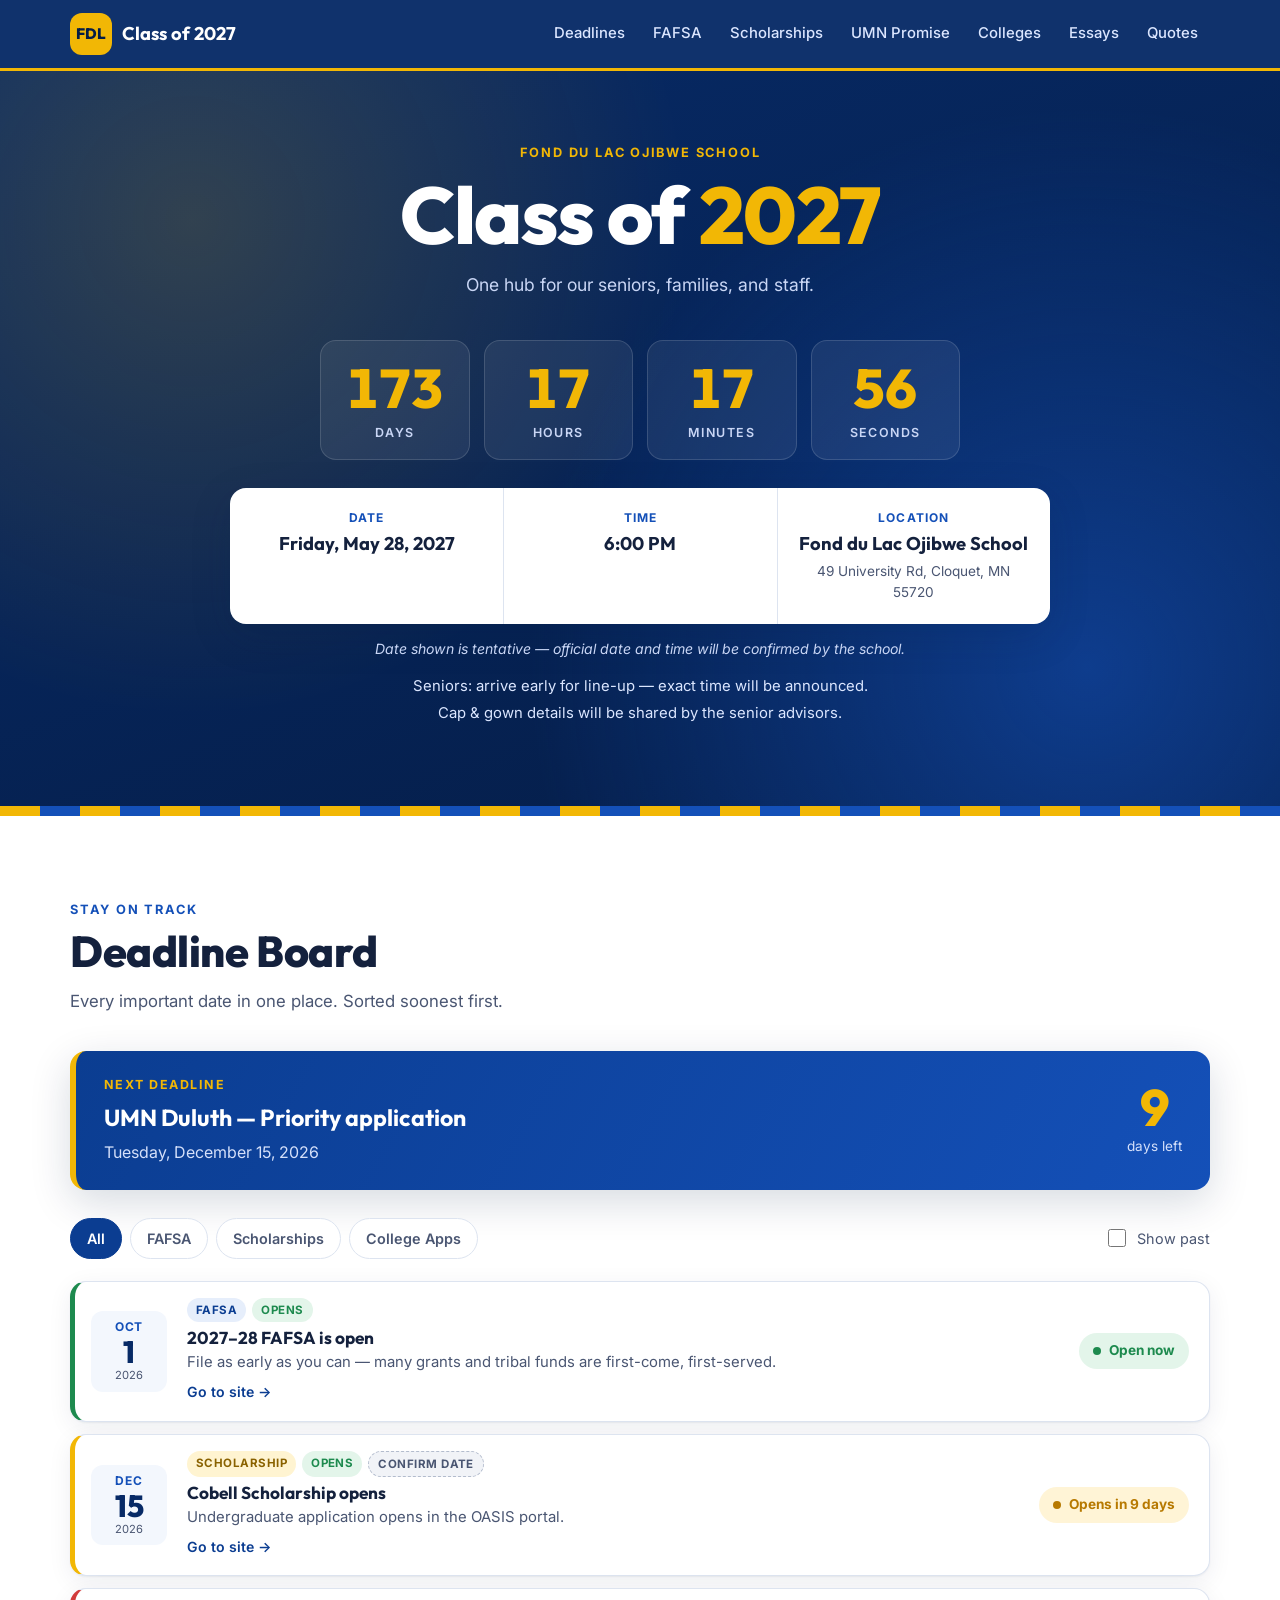
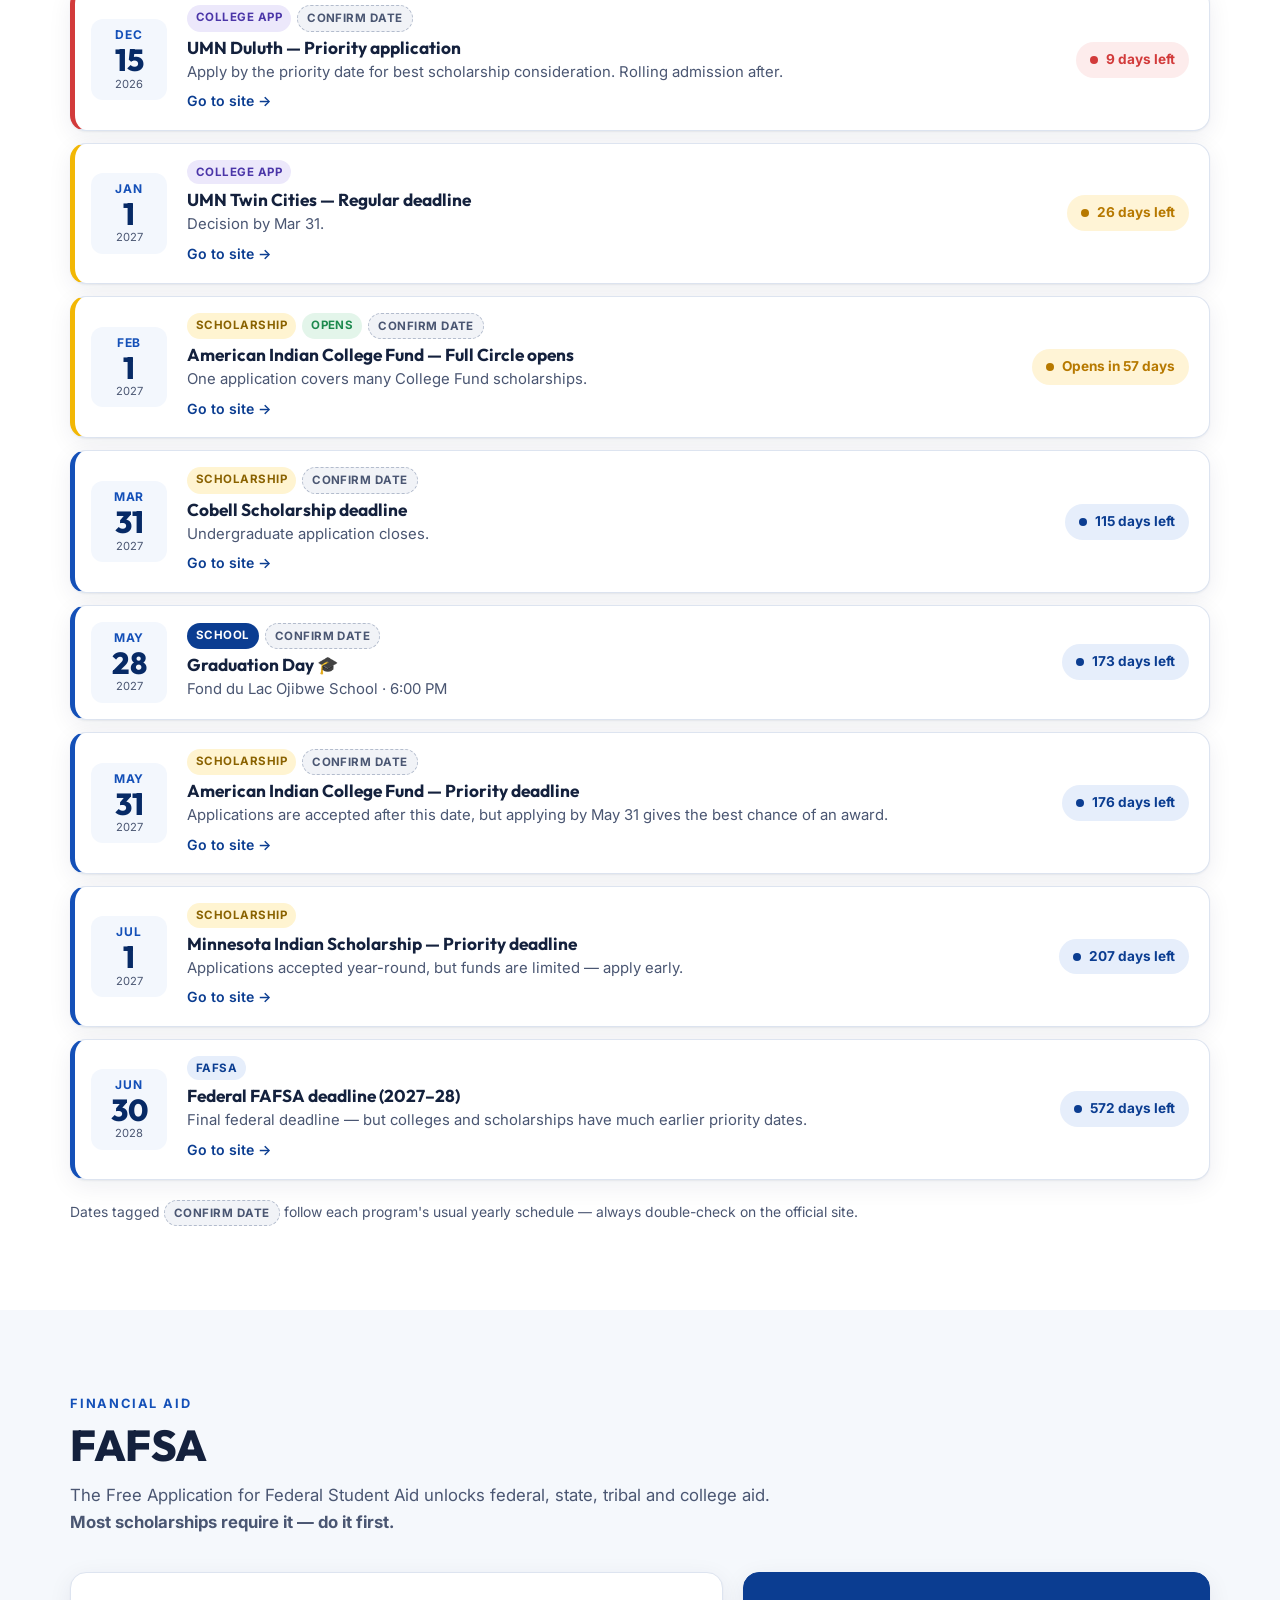
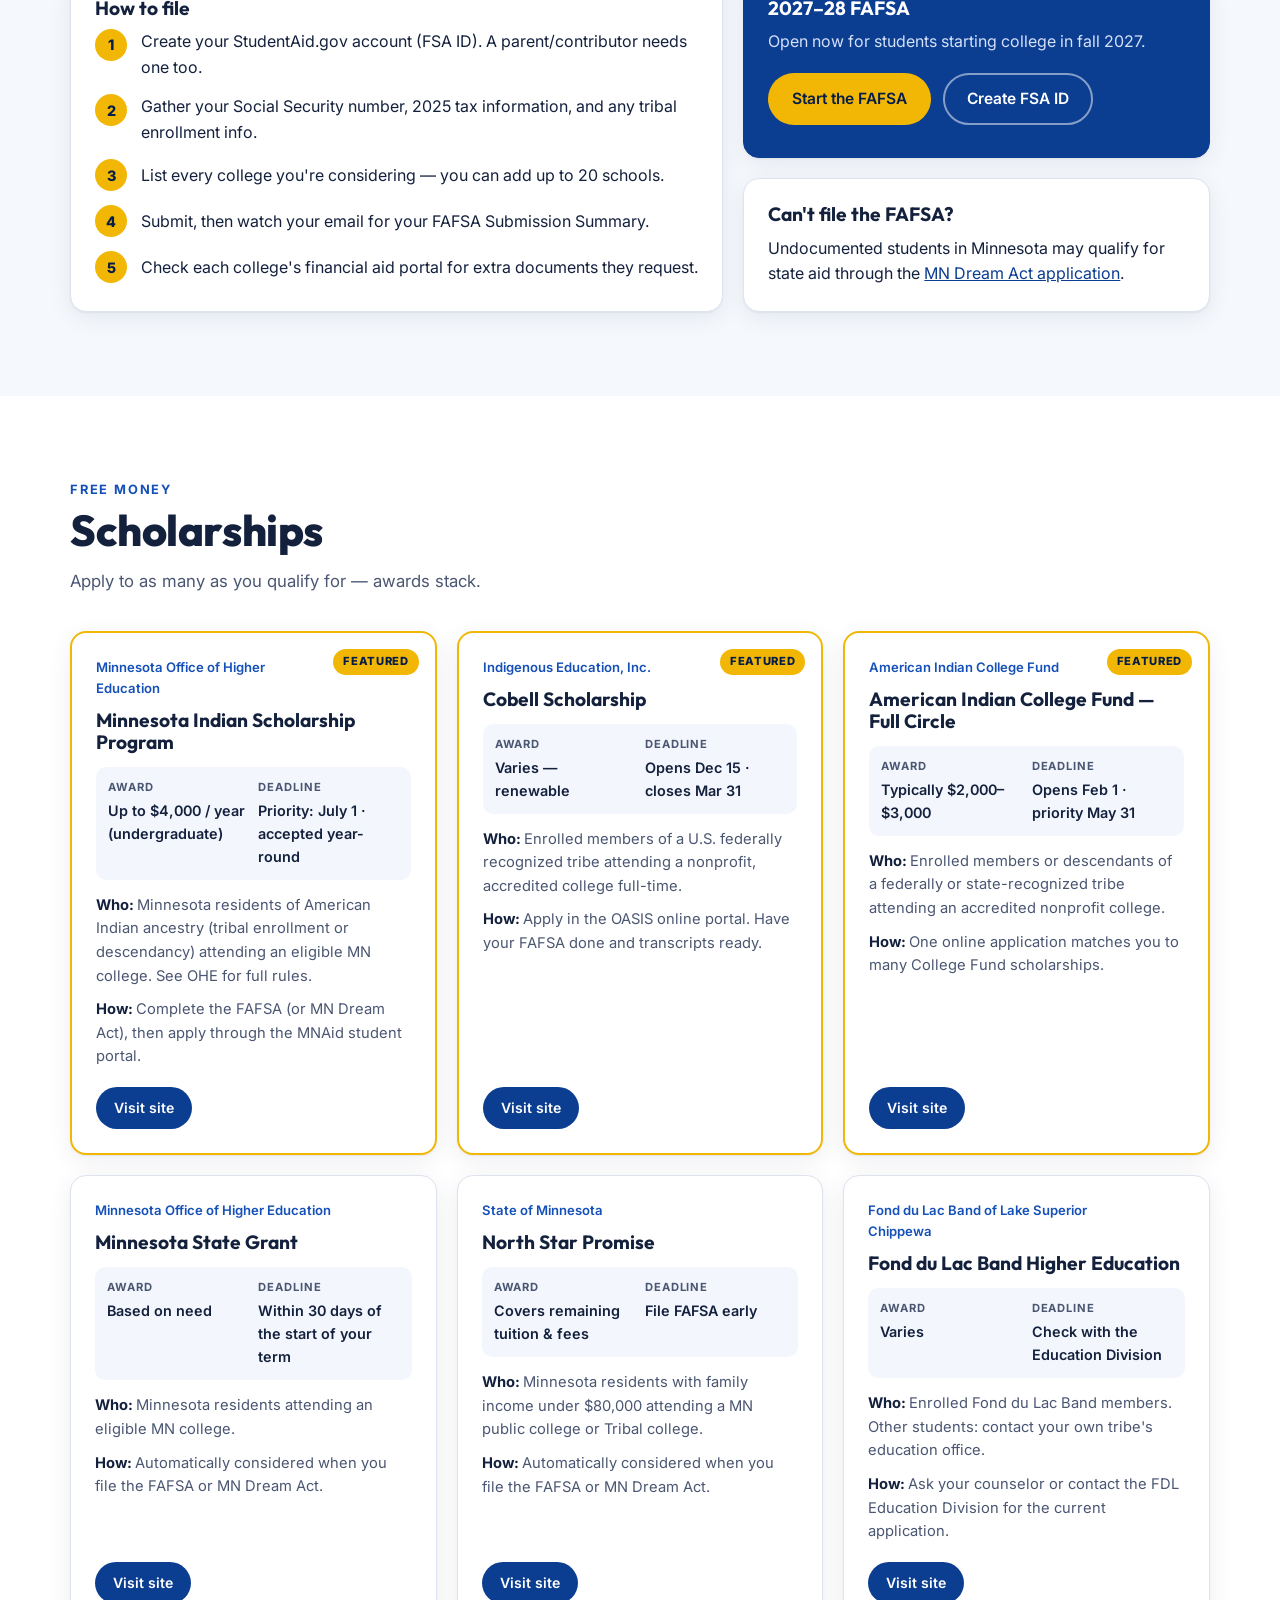
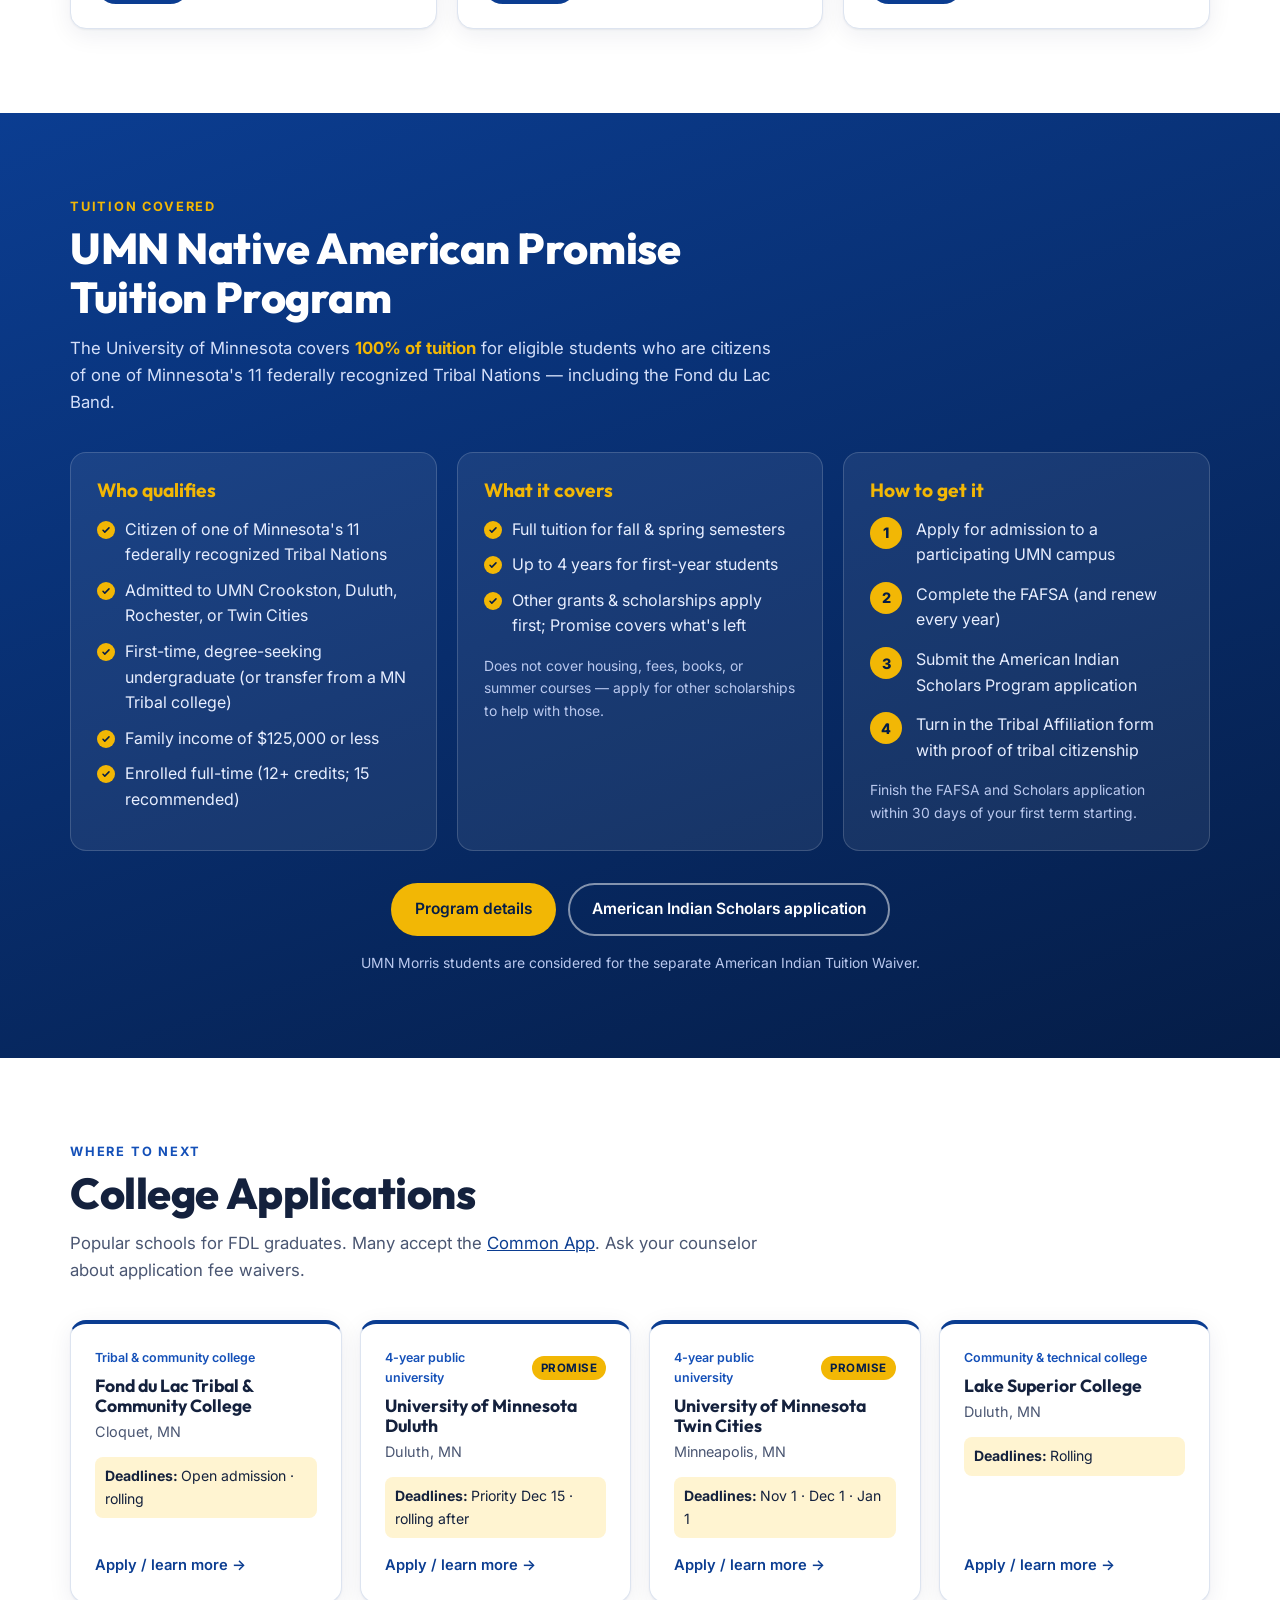
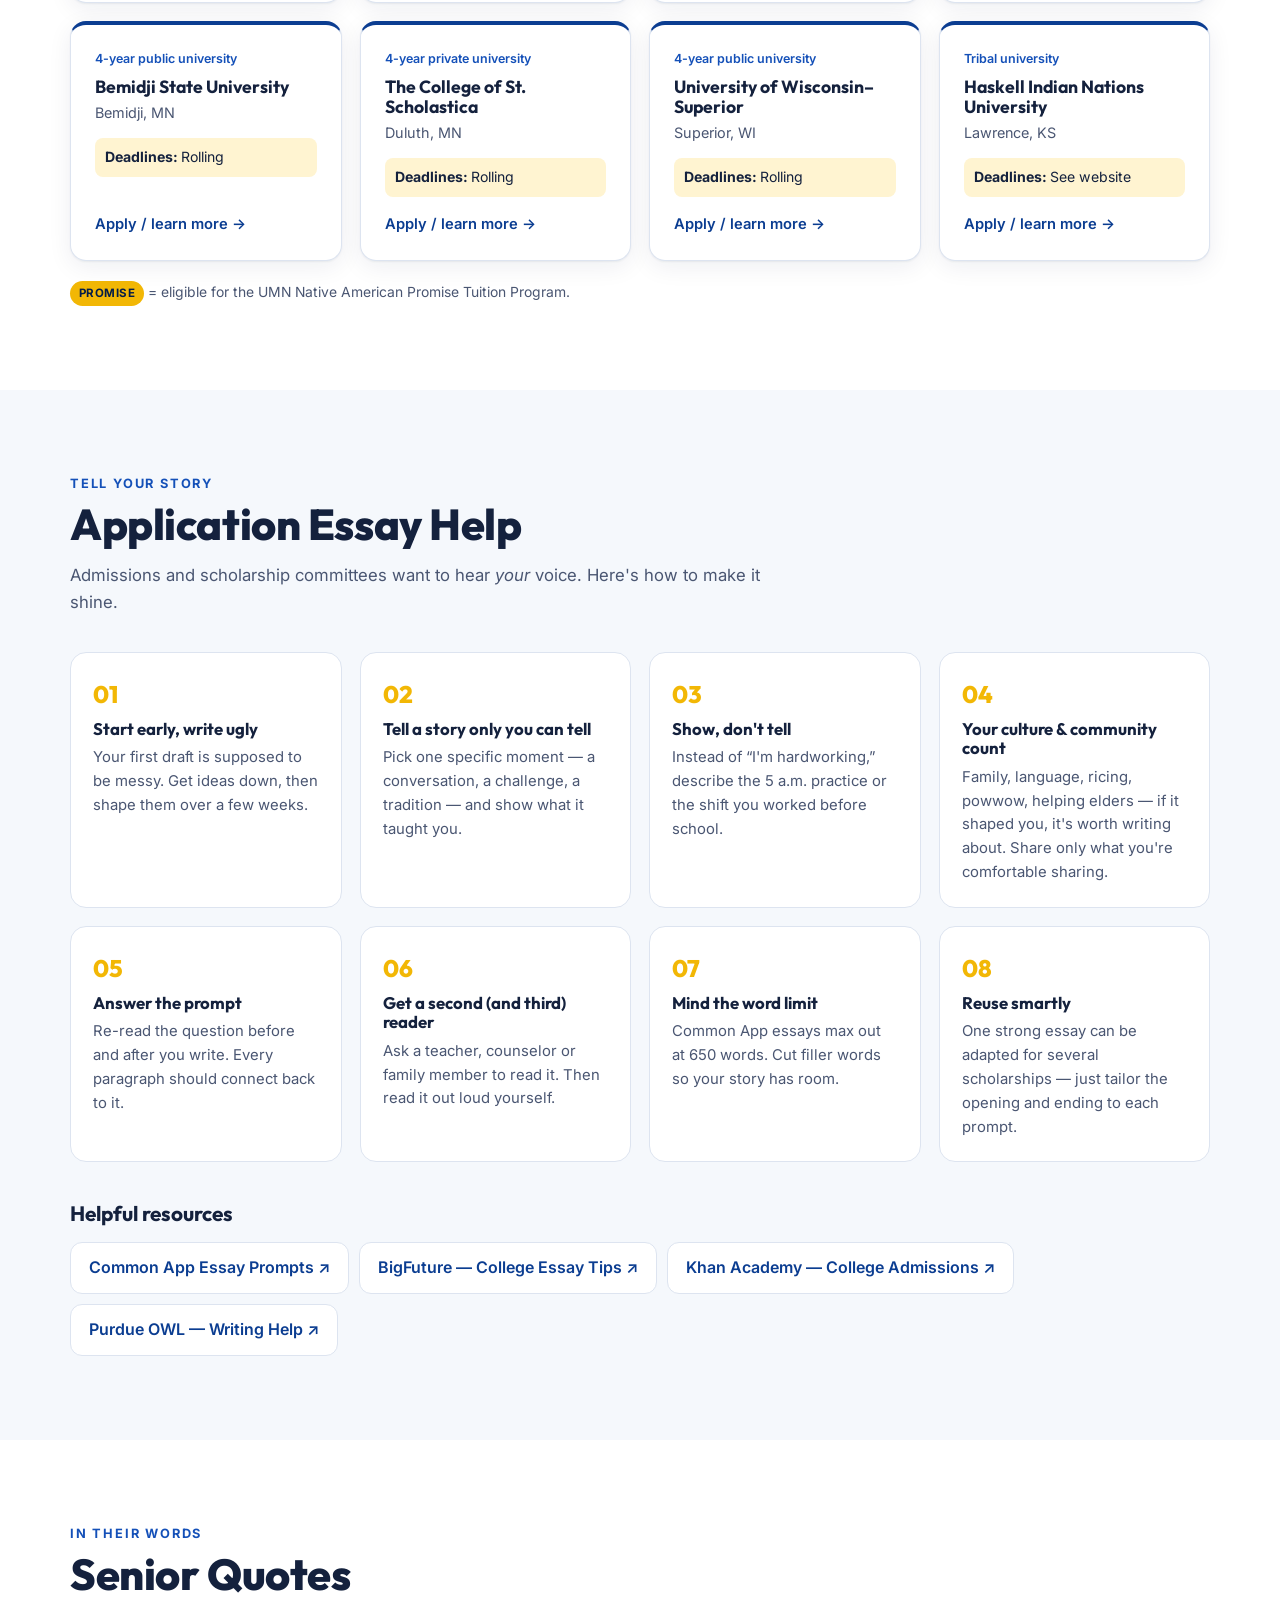
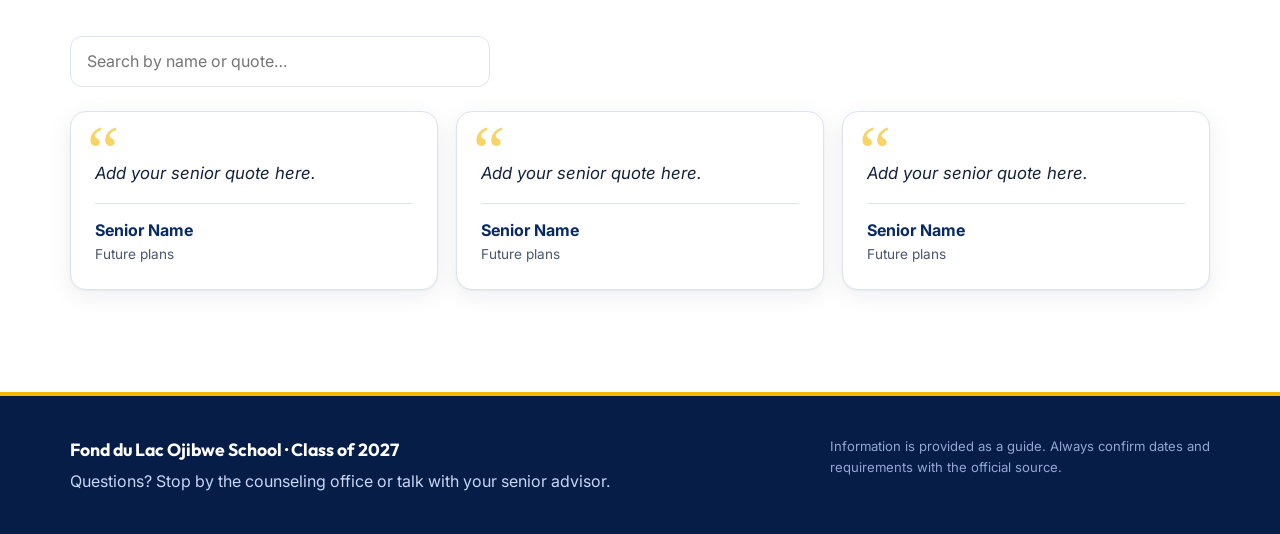
==== index.html @ cc8b04d3 "Build Class of 2027 senior hub website Static site with graduation countdown, deadline board, FAFSA " ====
<!doctype html>
<html lang="en">
<head>
  <meta charset="utf-8">
  <meta name="viewport" content="width=device-width, initial-scale=1">
  <title>FDL Class of 2027</title>
  <meta name="description" content="The all-in-one hub for Fond du Lac Ojibwe School seniors, families, and staff: graduation countdown, deadlines, FAFSA, scholarships, college applications, and senior quotes.">
  <meta name="theme-color" content="#0b3d91">
  <link rel="icon" href="data:image/svg+xml,%3Csvg xmlns='http://www.w3.org/2000/svg' viewBox='0 0 64 64'%3E%3Crect width='64' height='64' rx='14' fill='%230b3d91'/%3E%3Cpath d='M32 14 6 26l26 12 26-12z' fill='%23f2b705'/%3E%3Cpath d='M16 31v10c0 4 7 8 16 8s16-4 16-8V31l-16 7z' fill='%23f2b705'/%3E%3C/svg%3E">
  <link rel="preconnect" href="https://fonts.googleapis.com">
  <link rel="preconnect" href="https://fonts.gstatic.com" crossorigin>
  <link href="https://fonts.googleapis.com/css2?family=Inter:wght@400;500;600;700&family=Outfit:wght@600;700;800&display=swap" rel="stylesheet">
  <link rel="stylesheet" href="css/styles.css">
</head>
<body>
  <a class="skip-link" href="#main">Skip to content</a>

  <header class="site-header">
    <div class="container header-inner">
      <a class="brand" href="#top">
        <span class="brand-mark" aria-hidden="true">FDL</span>
        <span class="brand-text">Class of <span data-class-year>2027</span></span>
      </a>
      <button class="nav-toggle" aria-expanded="false" aria-controls="site-nav">
        <span class="sr-only">Menu</span>
        <span class="bar"></span><span class="bar"></span><span class="bar"></span>
      </button>
      <nav id="site-nav" class="site-nav" aria-label="Main">
        <a href="#deadlines">Deadlines</a>
        <a href="#fafsa">FAFSA</a>
        <a href="#scholarships">Scholarships</a>
        <a href="#promise">UMN Promise</a>
        <a href="#colleges">Colleges</a>
        <a href="#essays">Essays</a>
        <a href="#quotes">Quotes</a>
      </nav>
    </div>
  </header>

  <main id="main">
    <!-- HERO / COUNTDOWN -->
    <section class="hero" id="top">
      <div class="container hero-inner">
        <p class="eyebrow" data-school-name>Fond du Lac Ojibwe School</p>
        <h1>Class of <span class="gold" data-class-year>2027</span></h1>
        <p class="hero-sub" data-tagline>One hub for our seniors, families, and staff.</p>

        <div class="countdown" role="timer" aria-live="off" aria-label="Countdown to graduation">
          <div class="cd-unit"><span class="cd-num" data-cd="days">--</span><span class="cd-label">Days</span></div>
          <div class="cd-unit"><span class="cd-num" data-cd="hours">--</span><span class="cd-label">Hours</span></div>
          <div class="cd-unit"><span class="cd-num" data-cd="minutes">--</span><span class="cd-label">Minutes</span></div>
          <div class="cd-unit"><span class="cd-num" data-cd="seconds">--</span><span class="cd-label">Seconds</span></div>
        </div>
        <p class="cd-done" hidden>Congratulations, graduates! 🎓</p>

        <div class="grad-card">
          <div class="grad-item">
            <span class="grad-label">Date</span>
            <span class="grad-value" data-grad-date>—</span>
          </div>
          <div class="grad-item">
            <span class="grad-label">Time</span>
            <span class="grad-value" data-grad-time>—</span>
          </div>
          <div class="grad-item">
            <span class="grad-label">Location</span>
            <span class="grad-value" data-grad-location>—</span>
            <span class="grad-sub" data-grad-address></span>
          </div>
        </div>
        <p class="grad-verify" data-grad-verify hidden>Date shown is tentative — official date and time will be confirmed by the school.</p>
        <ul class="grad-notes" data-grad-notes></ul>
      </div>
      <div class="hero-stripe" aria-hidden="true"></div>
    </section>

    <!-- DEADLINES -->
    <section class="section" id="deadlines">
      <div class="container">
        <div class="section-head">
          <p class="eyebrow">Stay on track</p>
          <h2>Deadline Board</h2>
          <p class="section-sub">Every important date in one place. Sorted soonest first.</p>
        </div>

        <div class="next-up" data-next-up></div>

        <div class="filter-bar" role="group" aria-label="Filter deadlines">
          <button class="chip is-active" data-filter="all" aria-pressed="true">All</button>
          <button class="chip" data-filter="fafsa" aria-pressed="false">FAFSA</button>
          <button class="chip" data-filter="scholarship" aria-pressed="false">Scholarships</button>
          <button class="chip" data-filter="college" aria-pressed="false">College Apps</button>
          <label class="toggle">
            <input type="checkbox" data-show-past>
            <span>Show past</span>
          </label>
        </div>

        <ol class="deadline-list" data-deadline-list></ol>
        <p class="empty" data-deadline-empty hidden>No deadlines match this filter.</p>
        <p class="fine-print">Dates tagged <span class="tag tag-verify">Confirm date</span> follow each program's usual yearly schedule — always double-check on the official site.</p>
      </div>
    </section>

    <!-- FAFSA -->
    <section class="section section-alt" id="fafsa">
      <div class="container">
        <div class="section-head">
          <p class="eyebrow">Financial aid</p>
          <h2>FAFSA</h2>
          <p class="section-sub">The Free Application for Federal Student Aid unlocks federal, state, tribal and college aid. <strong>Most scholarships require it — do it first.</strong></p>
        </div>

        <div class="fafsa-grid">
          <div class="card fafsa-steps">
            <h3>How to file</h3>
            <ol class="steps" data-fafsa-steps></ol>
          </div>
          <div class="fafsa-side">
            <div class="card card-blue">
              <h3>2027–28 FAFSA</h3>
              <p>Open now for students starting college in fall 2027.</p>
              <a class="btn btn-gold" data-fafsa-apply target="_blank" rel="noopener">Start the FAFSA</a>
              <a class="btn btn-ghost-light" data-fafsa-fsaid target="_blank" rel="noopener">Create FSA ID</a>
            </div>
            <div class="card">
              <h3>Can't file the FAFSA?</h3>
              <p>Undocumented students in Minnesota may qualify for state aid through the <a data-fafsa-dream target="_blank" rel="noopener">MN Dream Act application</a>.</p>
            </div>
          </div>
        </div>
      </div>
    </section>

    <!-- SCHOLARSHIPS -->
    <section class="section" id="scholarships">
      <div class="container">
        <div class="section-head">
          <p class="eyebrow">Free money</p>
          <h2>Scholarships</h2>
          <p class="section-sub">Apply to as many as you qualify for — awards stack.</p>
        </div>
        <div class="scholarship-grid" data-scholarships></div>
      </div>
    </section>

    <!-- UMN PROMISE -->
    <section class="section section-blue" id="promise">
      <div class="container">
        <div class="section-head light">
          <p class="eyebrow">Tuition covered</p>
          <h2>UMN Native American Promise Tuition Program</h2>
          <p class="section-sub">The University of Minnesota covers <strong>100% of tuition</strong> for eligible students who are citizens of one of Minnesota's 11 federally recognized Tribal Nations — including the Fond du Lac Band.</p>
        </div>

        <div class="promise-grid">
          <div class="promise-card">
            <h3>Who qualifies</h3>
            <ul class="check-list">
              <li>Citizen of one of Minnesota's 11 federally recognized Tribal Nations</li>
              <li>Admitted to UMN Crookston, Duluth, Rochester, or Twin Cities</li>
              <li>First-time, degree-seeking undergraduate (or transfer from a MN Tribal college)</li>
              <li>Family income of $125,000 or less</li>
              <li>Enrolled full-time (12+ credits; 15 recommended)</li>
            </ul>
          </div>
          <div class="promise-card">
            <h3>What it covers</h3>
            <ul class="check-list">
              <li>Full tuition for fall &amp; spring semesters</li>
              <li>Up to 4 years for first-year students</li>
              <li>Other grants &amp; scholarships apply first; Promise covers what's left</li>
            </ul>
            <p class="promise-note">Does not cover housing, fees, books, or summer courses — apply for other scholarships to help with those.</p>
          </div>
          <div class="promise-card">
            <h3>How to get it</h3>
            <ol class="steps steps-light">
              <li>Apply for admission to a participating UMN campus</li>
              <li>Complete the FAFSA (and renew every year)</li>
              <li>Submit the American Indian Scholars Program application</li>
              <li>Turn in the Tribal Affiliation form with proof of tribal citizenship</li>
            </ol>
            <p class="promise-note">Finish the FAFSA and Scholars application within 30 days of your first term starting.</p>
          </div>
        </div>
        <div class="promise-actions">
          <a class="btn btn-gold" href="https://www.umn.edu/native-american-promise-tuition-program" target="_blank" rel="noopener">Program details</a>
          <a class="btn btn-ghost-light" href="https://z.umn.edu/AmericanIndianScholars" target="_blank" rel="noopener">American Indian Scholars application</a>
        </div>
        <p class="promise-note center">UMN Morris students are considered for the separate American Indian Tuition Waiver.</p>
      </div>
    </section>

    <!-- COLLEGES -->
    <section class="section" id="colleges">
      <div class="container">
        <div class="section-head">
          <p class="eyebrow">Where to next</p>
          <h2>College Applications</h2>
          <p class="section-sub">Popular schools for FDL graduates. Many accept the <a href="https://www.commonapp.org" target="_blank" rel="noopener">Common App</a>. Ask your counselor about application fee waivers.</p>
        </div>
        <div class="college-grid" data-colleges></div>
        <p class="fine-print"><span class="tag tag-promise">Promise</span> = eligible for the UMN Native American Promise Tuition Program.</p>
      </div>
    </section>

    <!-- ESSAYS -->
    <section class="section section-alt" id="essays">
      <div class="container">
        <div class="section-head">
          <p class="eyebrow">Tell your story</p>
          <h2>Application Essay Help</h2>
          <p class="section-sub">Admissions and scholarship committees want to hear <em>your</em> voice. Here's how to make it shine.</p>
        </div>
        <div class="tips-grid" data-essay-tips></div>
        <h3 class="sub-head">Helpful resources</h3>
        <div class="resource-list" data-essay-resources></div>
      </div>
    </section>

    <!-- QUOTES -->
    <section class="section" id="quotes">
      <div class="container">
        <div class="section-head">
          <p class="eyebrow">In their words</p>
          <h2>Senior Quotes</h2>
        </div>
        <div class="quote-search">
          <label for="quote-filter" class="sr-only">Search senior quotes</label>
          <input id="quote-filter" type="search" placeholder="Search by name or quote…" data-quote-filter>
        </div>
        <div class="quote-grid" data-quotes></div>
        <p class="empty" data-quotes-empty hidden>No quotes match your search.</p>
      </div>
    </section>
  </main>

  <footer class="site-footer">
    <div class="container footer-inner">
      <div>
        <p class="footer-brand"><span data-school-name>Fond du Lac Ojibwe School</span> · Class of <span data-class-year>2027</span></p>
        <p data-contact-note></p>
      </div>
      <p class="footer-small">Information is provided as a guide. Always confirm dates and requirements with the official source.</p>
    </div>
  </footer>

  <script src="js/data.js"></script>
  <script src="js/main.js"></script>
</body>
</html>
---- css/styles.css ----
/* ============================================================
   FDL Class Hub — Blue (primary) & Gold (secondary)
   ============================================================ */
:root {
  --blue-900: #051d47;
  --blue-800: #072a66;
  --blue-700: #0b3d91;
  --blue-600: #1450b8;
  --blue-100: #e6eefb;
  --blue-50: #f3f7fd;
  --gold-500: #f2b705;
  --gold-400: #ffc928;
  --gold-100: #fff4d1;

  --ink: #14213d;
  --ink-soft: #4a5672;
  --line: #dde4f0;
  --bg: #ffffff;
  --bg-alt: #f5f8fc;

  --red: #d23b3b;
  --red-bg: #fdecec;
  --amber: #b77900;
  --amber-bg: #fff4d6;
  --green: #1d8a4e;
  --green-bg: #e3f5ea;

  --radius: 16px;
  --radius-sm: 10px;
  --shadow: 0 1px 2px rgba(5, 29, 71, 0.06), 0 6px 24px rgba(5, 29, 71, 0.07);
  --shadow-lg: 0 12px 40px rgba(5, 29, 71, 0.16);
  --font: "Inter", system-ui, -apple-system, "Segoe UI", Roboto, sans-serif;
  --font-display: "Outfit", var(--font);
  --header-h: 68px;
}

*, *::before, *::after { box-sizing: border-box; }
html { scroll-behavior: smooth; scroll-padding-top: calc(var(--header-h) + 12px); }
body {
  margin: 0;
  font-family: var(--font);
  color: var(--ink);
  background: var(--bg);
  line-height: 1.6;
  -webkit-font-smoothing: antialiased;
}
img { max-width: 100%; }
a { color: var(--blue-700); }
a:hover { color: var(--blue-600); }
h1, h2, h3 { font-family: var(--font-display); line-height: 1.15; margin: 0; }
p { margin: 0; }
[hidden] { display: none !important; }

.container { width: min(1140px, 100% - 32px); margin-inline: auto; }

.sr-only {
  position: absolute; width: 1px; height: 1px; padding: 0; margin: -1px;
  overflow: hidden; clip: rect(0 0 0 0); white-space: nowrap; border: 0;
}
.skip-link {
  position: absolute; left: 12px; top: -48px; z-index: 100;
  background: var(--gold-500); color: var(--blue-900); padding: 10px 16px;
  border-radius: 8px; font-weight: 600; text-decoration: none;
}
.skip-link:focus { top: 12px; }
:focus-visible { outline: 3px solid var(--gold-500); outline-offset: 2px; border-radius: 4px; }

/* ---------- Header ---------- */
.site-header {
  position: sticky; top: 0; z-index: 50;
  background: rgba(7, 42, 102, 0.96);
  backdrop-filter: saturate(160%) blur(10px);
  border-bottom: 3px solid var(--gold-500);
}
.header-inner { display: flex; align-items: center; justify-content: space-between; height: var(--header-h); }
.brand { display: flex; align-items: center; gap: 10px; color: #fff; text-decoration: none; }
.brand:hover { color: #fff; }
.brand-mark {
  display: grid; place-items: center; width: 42px; height: 42px; border-radius: 12px;
  background: var(--gold-500); color: var(--blue-900);
  font-family: var(--font-display); font-weight: 800; font-size: 0.95rem; letter-spacing: 0.02em;
}
.brand-text { font-family: var(--font-display); font-weight: 700; font-size: 1.15rem; }

.site-nav { display: flex; gap: 4px; }
.site-nav a {
  color: #dbe6ff; text-decoration: none; font-weight: 500; font-size: 0.93rem;
  padding: 8px 12px; border-radius: 8px; transition: background 0.15s, color 0.15s;
}
.site-nav a:hover { background: rgba(255, 255, 255, 0.1); color: #fff; }

.nav-toggle {
  display: none; background: none; border: 0; padding: 10px; cursor: pointer;
  flex-direction: column; gap: 5px;
}
.nav-toggle .bar { display: block; width: 24px; height: 2px; background: #fff; border-radius: 2px; transition: transform 0.2s, opacity 0.2s; }
.nav-toggle[aria-expanded="true"] .bar:nth-child(2) { transform: translateY(7px) rotate(45deg); }
.nav-toggle[aria-expanded="true"] .bar:nth-child(3) { opacity: 0; }
.nav-toggle[aria-expanded="true"] .bar:nth-child(4) { transform: translateY(-7px) rotate(-45deg); }

@media (max-width: 900px) {
  .nav-toggle { display: flex; }
  .site-nav {
    position: absolute; top: calc(var(--header-h) + 3px); left: 0; right: 0;
    flex-direction: column; gap: 0; padding: 8px 16px 16px;
    background: var(--blue-800); box-shadow: var(--shadow-lg);
    display: none;
  }
  .site-nav.is-open { display: flex; }
  .site-nav a { padding: 12px; font-size: 1rem; }
}

/* ---------- Buttons, tags, chips ---------- */
.btn {
  display: inline-flex; align-items: center; justify-content: center; gap: 8px;
  padding: 12px 22px; border-radius: 999px; font-weight: 600; text-decoration: none;
  border: 2px solid transparent; transition: transform 0.15s, box-shadow 0.15s, background 0.15s;
  font-size: 0.97rem;
}
.btn:hover { transform: translateY(-1px); }
.btn-gold { background: var(--gold-500); color: var(--blue-900); }
.btn-gold:hover { background: var(--gold-400); color: var(--blue-900); box-shadow: 0 6px 18px rgba(242, 183, 5, 0.4); }
.btn-blue { background: var(--blue-700); color: #fff; }
.btn-blue:hover { background: var(--blue-600); color: #fff; }
.btn-ghost-light { border-color: rgba(255, 255, 255, 0.5); color: #fff; }
.btn-ghost-light:hover { background: rgba(255, 255, 255, 0.1); color: #fff; }
.btn-sm { padding: 8px 16px; font-size: 0.88rem; }

.tag {
  display: inline-block; font-size: 0.72rem; font-weight: 700; letter-spacing: 0.04em;
  text-transform: uppercase; padding: 3px 9px; border-radius: 999px; white-space: nowrap;
}
.tag-fafsa { background: var(--blue-100); color: var(--blue-700); }
.tag-scholarship { background: var(--gold-100); color: #8a6200; }
.tag-college { background: #ece8fb; color: #4b36a8; }
.tag-school { background: var(--blue-700); color: #fff; }
.tag-opens { background: var(--green-bg); color: var(--green); }
.tag-verify { background: #f1f3f7; color: var(--ink-soft); border: 1px dashed #b3bccd; }
.tag-promise { background: var(--gold-500); color: var(--blue-900); }

.chip {
  font: inherit; font-size: 0.9rem; font-weight: 600; cursor: pointer;
  padding: 8px 16px; border-radius: 999px; border: 1.5px solid var(--line);
  background: #fff; color: var(--ink-soft); transition: all 0.15s;
}
.chip:hover { border-color: var(--blue-600); color: var(--blue-700); }
.chip.is-active { background: var(--blue-700); border-color: var(--blue-700); color: #fff; }

/* ---------- Hero ---------- */
.hero {
  position: relative; overflow: hidden; color: #fff; text-align: center;
  background:
    radial-gradient(circle at 15% 20%, rgba(242, 183, 5, 0.18), transparent 40%),
    radial-gradient(circle at 85% 80%, rgba(20, 80, 184, 0.6), transparent 45%),
    linear-gradient(160deg, var(--blue-800), var(--blue-900));
}
.hero-inner { padding: 72px 0 80px; }
.hero h1 { font-size: clamp(2.6rem, 8vw, 5rem); font-weight: 800; letter-spacing: -0.02em; margin: 6px 0 10px; }
.gold { color: var(--gold-500); }
.hero-sub { color: #c9d6f5; font-size: 1.1rem; }
.eyebrow {
  font-size: 0.8rem; font-weight: 700; letter-spacing: 0.14em; text-transform: uppercase; color: var(--gold-500);
}
.section .eyebrow { color: var(--blue-600); }
.section-blue .eyebrow { color: var(--gold-500); }

.countdown {
  display: grid; grid-template-columns: repeat(4, minmax(0, 1fr)); gap: 14px;
  max-width: 640px; margin: 40px auto 0;
}
.cd-unit {
  background: rgba(255, 255, 255, 0.07); border: 1px solid rgba(255, 255, 255, 0.14);
  border-radius: var(--radius); padding: 20px 8px 16px;
  display: flex; flex-direction: column; align-items: center;
}
.cd-num {
  font-family: var(--font-display); font-weight: 800; font-size: clamp(2rem, 7vw, 3.4rem);
  line-height: 1; color: var(--gold-500); font-variant-numeric: tabular-nums;
}
.cd-label { margin-top: 8px; font-size: 0.78rem; font-weight: 600; letter-spacing: 0.12em; text-transform: uppercase; color: #c9d6f5; }
.cd-done { margin-top: 36px; font-family: var(--font-display); font-size: 2rem; font-weight: 700; color: var(--gold-500); }

.grad-card {
  display: grid; grid-template-columns: repeat(3, minmax(0, 1fr));
  max-width: 820px; margin: 28px auto 0; background: #fff; color: var(--ink);
  border-radius: var(--radius); box-shadow: var(--shadow-lg); overflow: hidden;
}
.grad-item { padding: 20px 18px; display: flex; flex-direction: column; gap: 2px; }
.grad-item + .grad-item { border-left: 1px solid var(--line); }
.grad-label { font-size: 0.75rem; font-weight: 700; letter-spacing: 0.1em; text-transform: uppercase; color: var(--blue-600); }
.grad-value { font-family: var(--font-display); font-weight: 700; font-size: 1.15rem; }
.grad-sub { font-size: 0.85rem; color: var(--ink-soft); }
.grad-verify { margin-top: 14px; font-size: 0.88rem; color: #c9d6f5; font-style: italic; }
.grad-notes { list-style: none; padding: 0; margin: 14px auto 0; max-width: 640px; color: #dbe6ff; font-size: 0.93rem; }
.grad-notes li + li { margin-top: 4px; }

.hero-stripe {
  height: 10px;
  background: repeating-linear-gradient(90deg, var(--gold-500) 0 40px, var(--blue-600) 40px 80px);
}

@media (max-width: 640px) {
  .hero-inner { padding: 48px 0 56px; }
  .countdown { gap: 8px; }
  .cd-unit { padding: 14px 4px 12px; border-radius: 12px; }
  .cd-label { font-size: 0.65rem; letter-spacing: 0.08em; }
  .grad-card { grid-template-columns: 1fr; }
  .grad-item + .grad-item { border-left: 0; border-top: 1px solid var(--line); }
}

/* ---------- Sections ---------- */
.section { padding: 84px 0; }
.section-alt { background: var(--bg-alt); }
.section-blue { background: linear-gradient(160deg, var(--blue-700), var(--blue-900)); color: #fff; }
.section-head { max-width: 720px; margin-bottom: 36px; }
.section-head h2 { font-size: clamp(1.9rem, 4.5vw, 2.7rem); font-weight: 800; margin: 6px 0 12px; letter-spacing: -0.01em; }
.section-sub { color: var(--ink-soft); font-size: 1.05rem; }
.section-head.light .section-sub { color: #d5e0fa; }
.section-head.light strong { color: var(--gold-500); }
.sub-head { font-size: 1.3rem; margin: 40px 0 16px; }
.fine-print { margin-top: 20px; font-size: 0.87rem; color: var(--ink-soft); }
.empty { padding: 32px; text-align: center; color: var(--ink-soft); }

@media (max-width: 640px) { .section { padding: 60px 0; } }

.card {
  position: relative; background: #fff; border: 1px solid var(--line);
  border-radius: var(--radius); padding: 24px; box-shadow: var(--shadow);
}
.card h3 { font-size: 1.2rem; margin-bottom: 10px; }
.card-blue { background: var(--blue-700); border-color: var(--blue-700); color: #fff; }
.card-blue p { color: #d5e0fa; margin-bottom: 18px; }
.card-blue .btn { margin: 0 8px 8px 0; }

/* ---------- Deadlines ---------- */
.next-up-card {
  display: flex; align-items: center; justify-content: space-between; gap: 20px;
  background: linear-gradient(120deg, var(--blue-700), var(--blue-600));
  color: #fff; border-radius: var(--radius); padding: 24px 28px; margin-bottom: 28px;
  box-shadow: var(--shadow-lg); border-left: 6px solid var(--gold-500);
}
.next-up-label { font-size: 0.78rem; font-weight: 700; letter-spacing: 0.12em; text-transform: uppercase; color: var(--gold-500); }
.next-up-title { font-family: var(--font-display); font-size: 1.45rem; font-weight: 700; margin: 4px 0; }
.next-up-date { color: #d5e0fa; }
.next-up-count { text-align: center; flex-shrink: 0; }
.next-up-num { display: block; font-family: var(--font-display); font-size: 3.2rem; font-weight: 800; line-height: 1; color: var(--gold-500); }
.next-up-unit { font-size: 0.85rem; color: #d5e0fa; }

.filter-bar { display: flex; flex-wrap: wrap; align-items: center; gap: 8px; margin-bottom: 22px; }
.toggle { margin-left: auto; display: inline-flex; align-items: center; gap: 8px; font-size: 0.9rem; color: var(--ink-soft); cursor: pointer; }
.toggle input { width: 18px; height: 18px; accent-color: var(--blue-700); }

.deadline-list { list-style: none; margin: 0; padding: 0; display: grid; gap: 12px; }
.deadline {
  display: grid; grid-template-columns: 76px 1fr auto; gap: 20px; align-items: center;
  background: #fff; border: 1px solid var(--line); border-radius: var(--radius);
  padding: 16px 20px 16px 16px; box-shadow: var(--shadow);
  border-left: 5px solid var(--blue-100);
  transition: transform 0.15s, box-shadow 0.15s;
}
.deadline:hover { transform: translateY(-2px); box-shadow: var(--shadow-lg); }
.deadline--urgent { border-left-color: var(--red); }
.deadline--soon { border-left-color: var(--gold-500); }
.deadline--later { border-left-color: var(--blue-600); }
.deadline--open { border-left-color: var(--green); }
.deadline--past { opacity: 0.55; border-left-color: #c3cad8; }
.deadline--past:hover { transform: none; }

.deadline-date {
  display: flex; flex-direction: column; align-items: center; justify-content: center;
  background: var(--blue-50); border-radius: 12px; padding: 10px 0; line-height: 1;
}
.dd-month { font-size: 0.75rem; font-weight: 700; text-transform: uppercase; letter-spacing: 0.08em; color: var(--blue-600); }
.dd-day { font-family: var(--font-display); font-size: 1.9rem; font-weight: 800; color: var(--blue-800); margin: 4px 0 3px; }
.dd-year { font-size: 0.7rem; color: var(--ink-soft); }

.deadline-tags { display: flex; flex-wrap: wrap; gap: 6px; margin-bottom: 6px; }
.deadline-title { font-size: 1.08rem; font-weight: 700; }
.deadline-desc { color: var(--ink-soft); font-size: 0.93rem; margin-top: 3px; }
.deadline-link { display: inline-block; margin-top: 6px; font-size: 0.88rem; font-weight: 600; text-decoration: none; }

.deadline-status {
  display: inline-flex; align-items: center; gap: 8px; white-space: nowrap;
  font-size: 0.85rem; font-weight: 700; padding: 7px 14px; border-radius: 999px;
}
.status-dot { width: 8px; height: 8px; border-radius: 50%; background: currentColor; }
.status-urgent { background: var(--red-bg); color: var(--red); }
.status-urgent .status-dot { animation: pulse 1.6s infinite; }
.status-soon { background: var(--amber-bg); color: var(--amber); }
.status-later { background: var(--blue-100); color: var(--blue-700); }
.status-open { background: var(--green-bg); color: var(--green); }
.status-past { background: #eef0f4; color: #6b7487; }
@keyframes pulse { 0%, 100% { opacity: 1; } 50% { opacity: 0.3; } }

@media (max-width: 640px) {
  .next-up-card { padding: 20px; }
  .next-up-title { font-size: 1.2rem; }
  .next-up-num { font-size: 2.5rem; }
  .toggle { margin-left: 0; width: 100%; }
  .deadline { grid-template-columns: 62px 1fr; gap: 14px; padding: 14px; }
  .deadline-status { grid-column: 2; justify-self: start; }
  .dd-day { font-size: 1.6rem; }
}

/* ---------- FAFSA ---------- */
.fafsa-grid { display: grid; grid-template-columns: 1.4fr 1fr; gap: 20px; }
.fafsa-side { display: grid; gap: 20px; align-content: start; }
.steps { counter-reset: step; list-style: none; padding: 0; margin: 0; display: grid; gap: 14px; }
.steps li { counter-increment: step; position: relative; padding-left: 46px; min-height: 32px; display: flex; align-items: center; }
.steps li::before {
  content: counter(step); position: absolute; left: 0; top: 0;
  width: 32px; height: 32px; border-radius: 50%; display: grid; place-items: center;
  background: var(--gold-500); color: var(--blue-900); font-weight: 800; font-size: 0.9rem;
}
.steps-light li::before { background: var(--gold-500); }
@media (max-width: 800px) { .fafsa-grid { grid-template-columns: 1fr; } }

/* ---------- Scholarships ---------- */
.scholarship-grid { display: grid; grid-template-columns: repeat(auto-fill, minmax(min(100%, 320px), 1fr)); gap: 20px; }
.scholarship { display: flex; flex-direction: column; gap: 10px; }
.scholarship h3 { margin-bottom: 0; }
.scholarship.is-featured { border: 2px solid var(--gold-500); }
.scholarship .btn { align-self: flex-start; margin-top: auto; }
.ribbon {
  position: absolute; top: 16px; right: 16px; background: var(--gold-500); color: var(--blue-900);
  font-size: 0.7rem; font-weight: 800; letter-spacing: 0.06em; text-transform: uppercase;
  padding: 4px 10px; border-radius: 999px;
}
.sch-org { font-size: 0.82rem; font-weight: 600; color: var(--blue-600); padding-right: 80px; }
.sch-meta { display: grid; grid-template-columns: 1fr 1fr; gap: 10px; margin: 4px 0; padding: 12px; background: var(--blue-50); border-radius: var(--radius-sm); }
.sch-meta dt { font-size: 0.7rem; font-weight: 700; letter-spacing: 0.08em; text-transform: uppercase; color: var(--ink-soft); }
.sch-meta dd { margin: 2px 0 0; font-weight: 600; font-size: 0.9rem; }
.sch-elig, .sch-how { font-size: 0.92rem; color: var(--ink-soft); }
.sch-elig strong, .sch-how strong { color: var(--ink); }
.sch-how { margin-bottom: 8px; }

/* ---------- UMN Promise ---------- */
.promise-grid { display: grid; grid-template-columns: repeat(3, minmax(0, 1fr)); gap: 20px; }
.promise-card {
  background: rgba(255, 255, 255, 0.07); border: 1px solid rgba(255, 255, 255, 0.16);
  border-radius: var(--radius); padding: 26px;
}
.promise-card h3 { font-size: 1.2rem; color: var(--gold-500); margin-bottom: 16px; }
.check-list { list-style: none; padding: 0; margin: 0; display: grid; gap: 10px; }
.check-list li { position: relative; padding-left: 28px; color: #e7eeff; }
.check-list li::before {
  content: ""; position: absolute; left: 0; top: 4px; width: 18px; height: 18px; border-radius: 50%;
  background: var(--gold-500) url("data:image/svg+xml,%3Csvg xmlns='http://www.w3.org/2000/svg' viewBox='0 0 20 20'%3E%3Cpath d='M5 10.5l3 3 7-7' fill='none' stroke='%23051d47' stroke-width='2.5' stroke-linecap='round' stroke-linejoin='round'/%3E%3C/svg%3E") center/12px no-repeat;
}
.promise-card .steps li { color: #e7eeff; }
.promise-note { margin-top: 16px; font-size: 0.87rem; color: #b9c8ee; }
.promise-note.center { text-align: center; }
.promise-actions { display: flex; flex-wrap: wrap; justify-content: center; gap: 12px; margin-top: 32px; }
@media (max-width: 900px) { .promise-grid { grid-template-columns: 1fr; } }

/* ---------- Colleges ---------- */
.college-grid { display: grid; grid-template-columns: repeat(auto-fill, minmax(min(100%, 250px), 1fr)); gap: 18px; }
.college { display: flex; flex-direction: column; gap: 4px; border-top: 4px solid var(--blue-700); transition: transform 0.15s, box-shadow 0.15s; }
.college:hover { transform: translateY(-3px); box-shadow: var(--shadow-lg); }
.college-top { display: flex; justify-content: space-between; align-items: center; gap: 8px; margin-bottom: 4px; }
.college-type { font-size: 0.78rem; font-weight: 600; color: var(--blue-600); }
.college h3 { font-size: 1.1rem; margin-bottom: 0; }
.college-loc { color: var(--ink-soft); font-size: 0.9rem; }
.college-deadline { font-size: 0.88rem; margin: 10px 0 12px; padding: 8px 10px; background: var(--gold-100); border-radius: 8px; }
.college-deadline span { font-weight: 700; }
.college-link { margin-top: auto; font-weight: 600; font-size: 0.92rem; text-decoration: none; }

/* ---------- Essays ---------- */
.tips-grid { display: grid; grid-template-columns: repeat(auto-fill, minmax(min(100%, 250px), 1fr)); gap: 18px; }
.tip { background: #fff; border-radius: var(--radius); padding: 22px; border: 1px solid var(--line); }
.tip-num { font-family: var(--font-display); font-weight: 800; font-size: 1.5rem; color: var(--gold-500); }
.tip h3 { font-size: 1.05rem; margin: 6px 0 8px; }
.tip p { font-size: 0.93rem; color: var(--ink-soft); }
.resource-list { display: flex; flex-wrap: wrap; gap: 10px; }
.resource {
  padding: 12px 18px; border-radius: 12px; background: #fff; border: 1.5px solid var(--line);
  font-weight: 600; text-decoration: none; color: var(--blue-700); transition: border-color 0.15s, background 0.15s;
}
.resource:hover { border-color: var(--blue-600); background: var(--blue-50); }

/* ---------- Quotes ---------- */
.quote-search { margin-bottom: 24px; }
.quote-search input {
  width: 100%; max-width: 420px; font: inherit; padding: 12px 16px; border-radius: 12px;
  border: 1.5px solid var(--line); background: #fff; color: var(--ink);
}
.quote-search input:focus { outline: none; border-color: var(--blue-600); box-shadow: 0 0 0 4px var(--blue-100); }
.quote-grid { columns: 3 280px; column-gap: 18px; }
.quote {
  break-inside: avoid; margin: 0 0 18px; background: #fff; border: 1px solid var(--line);
  border-radius: var(--radius); padding: 24px; box-shadow: var(--shadow); position: relative;
}
.quote::before {
  content: "\201C"; position: absolute; top: 4px; left: 16px;
  font-family: Georgia, serif; font-size: 4.5rem; line-height: 1; color: var(--gold-500); opacity: 0.6;
}
.quote blockquote { margin: 0; padding-top: 24px; font-size: 1.05rem; font-style: italic; }
.quote figcaption { margin-top: 16px; padding-top: 14px; border-top: 1px solid var(--line); display: flex; flex-direction: column; }
.quote-name { font-weight: 700; color: var(--blue-800); }
.quote-plans { font-size: 0.85rem; color: var(--ink-soft); }

/* ---------- Footer ---------- */
.site-footer { background: var(--blue-900); color: #c9d6f5; padding: 40px 0; border-top: 4px solid var(--gold-500); }
.footer-inner { display: flex; flex-wrap: wrap; justify-content: space-between; gap: 16px; }
.footer-brand { font-family: var(--font-display); font-weight: 700; color: #fff; font-size: 1.1rem; margin-bottom: 4px; }
.footer-small { font-size: 0.82rem; max-width: 380px; color: #94a7d4; }

@media (prefers-reduced-motion: reduce) {
  html { scroll-behavior: auto; }
  *, *::before, *::after { animation: none !important; transition: none !important; }
}
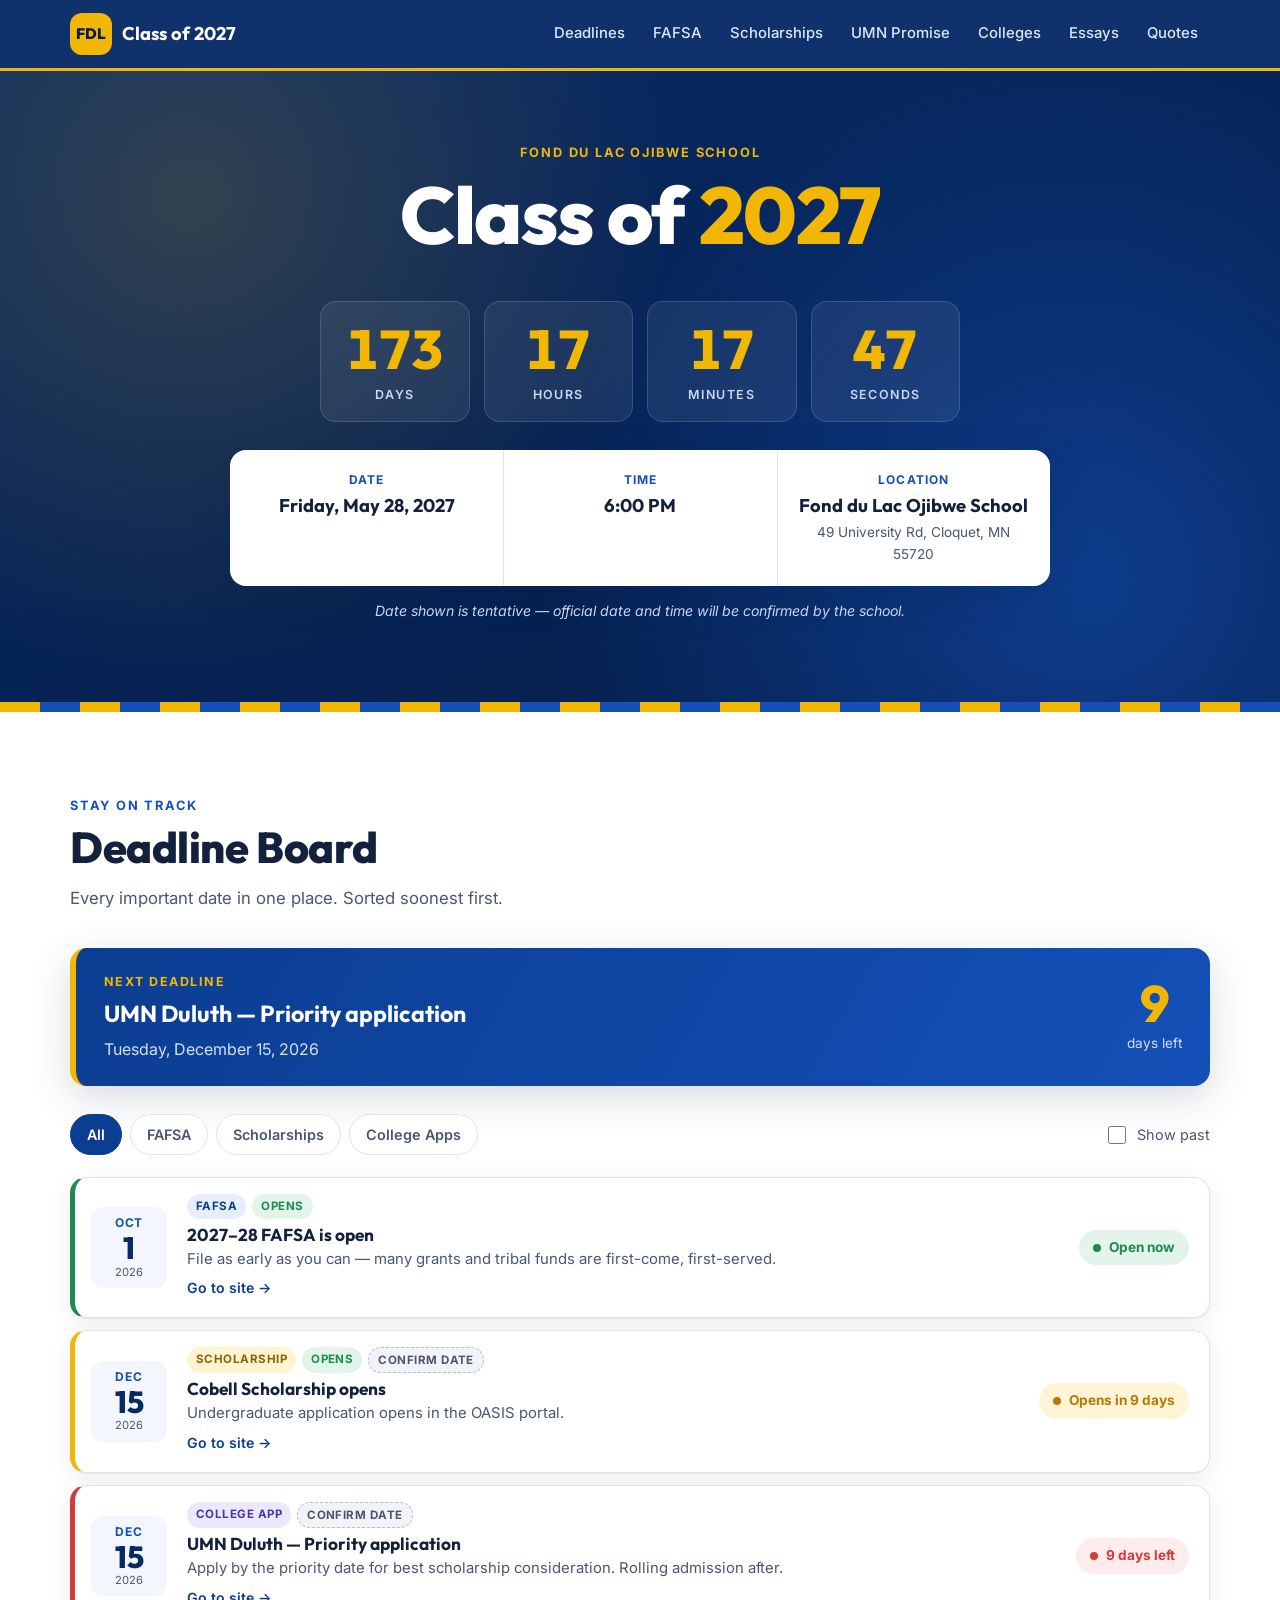
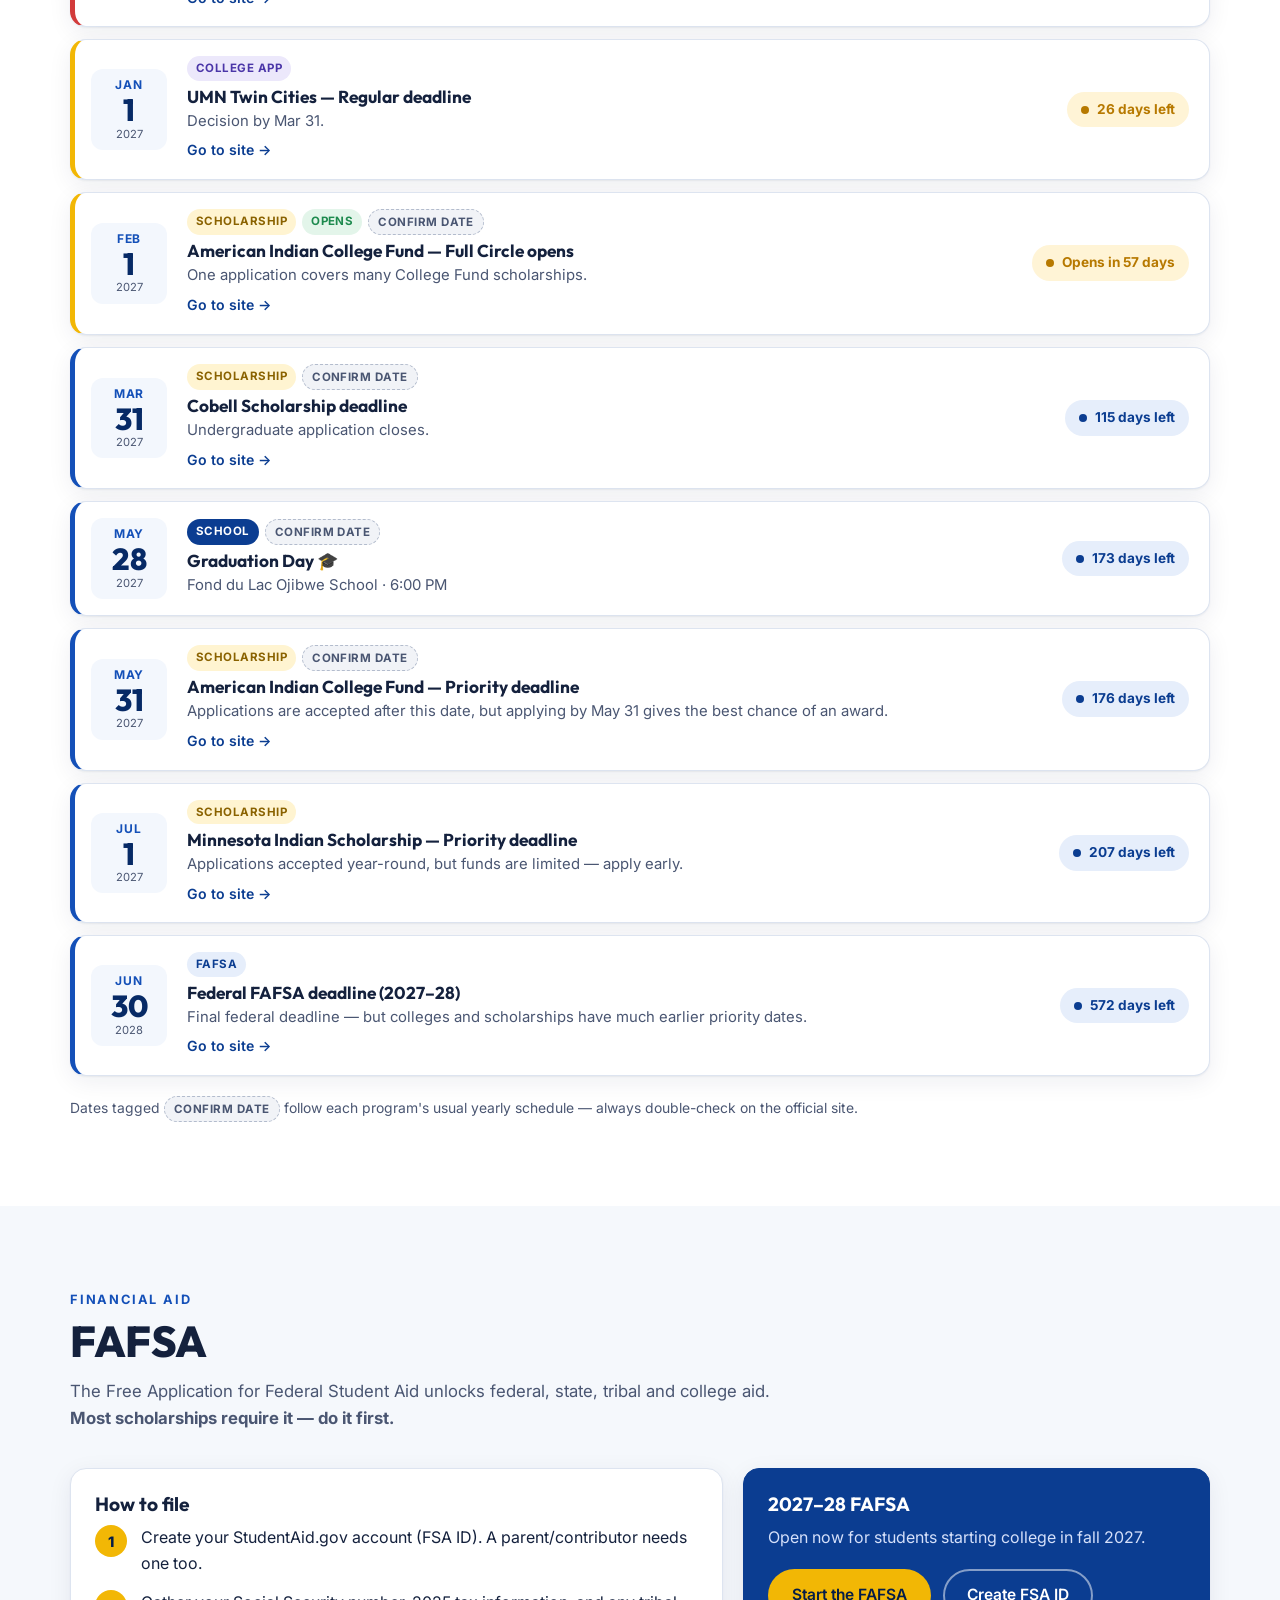
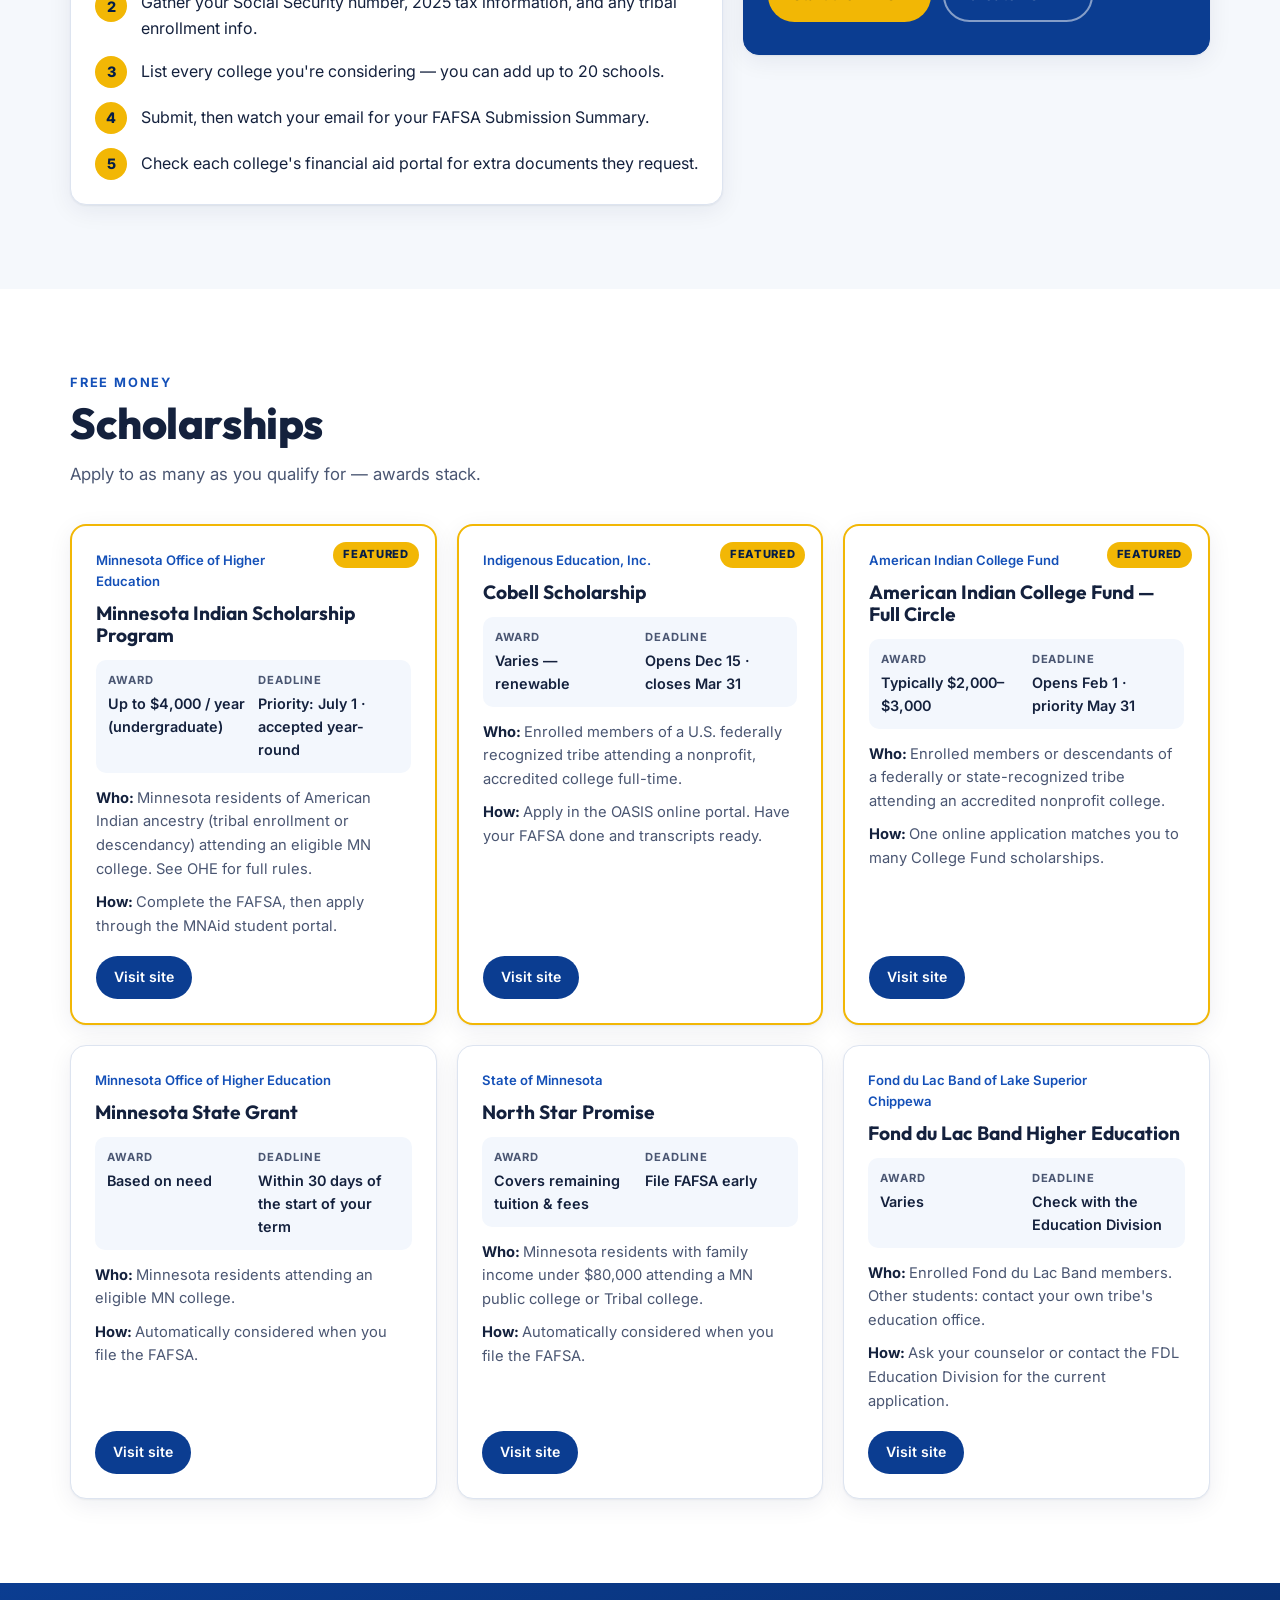
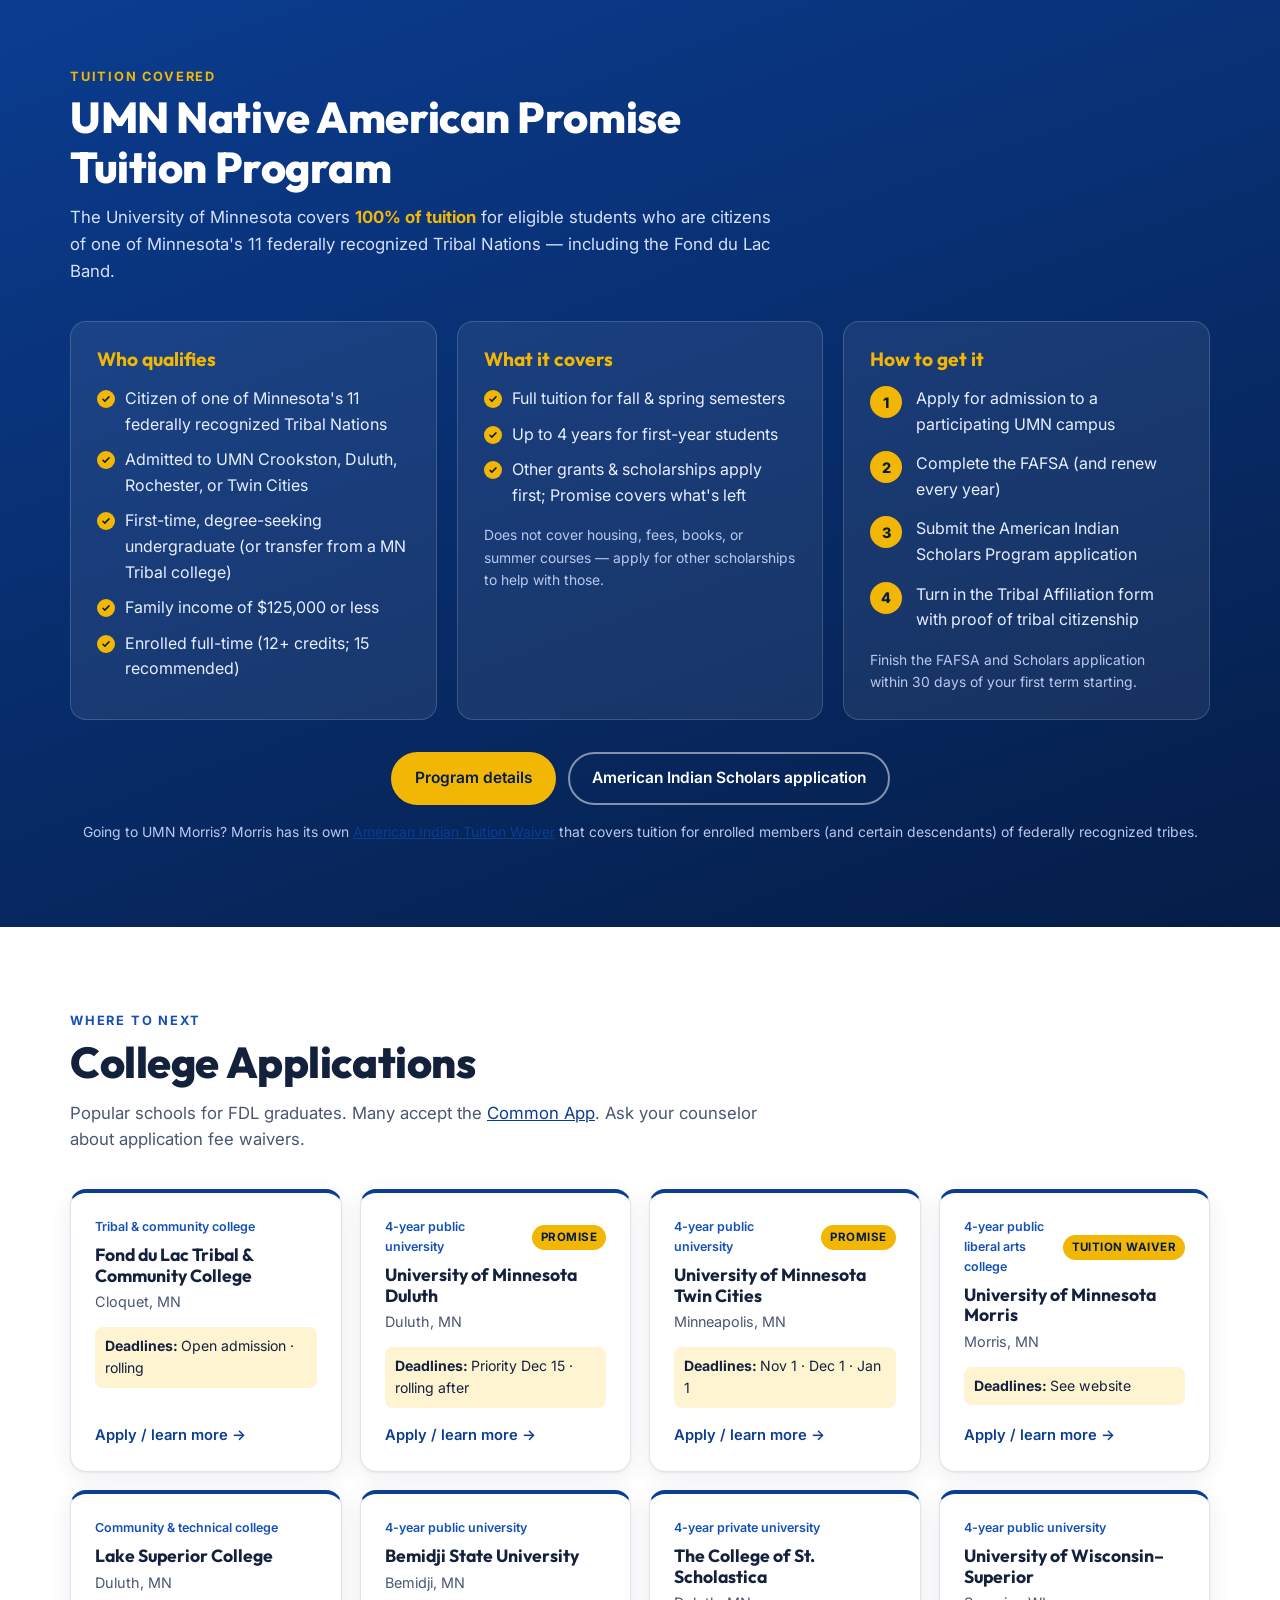
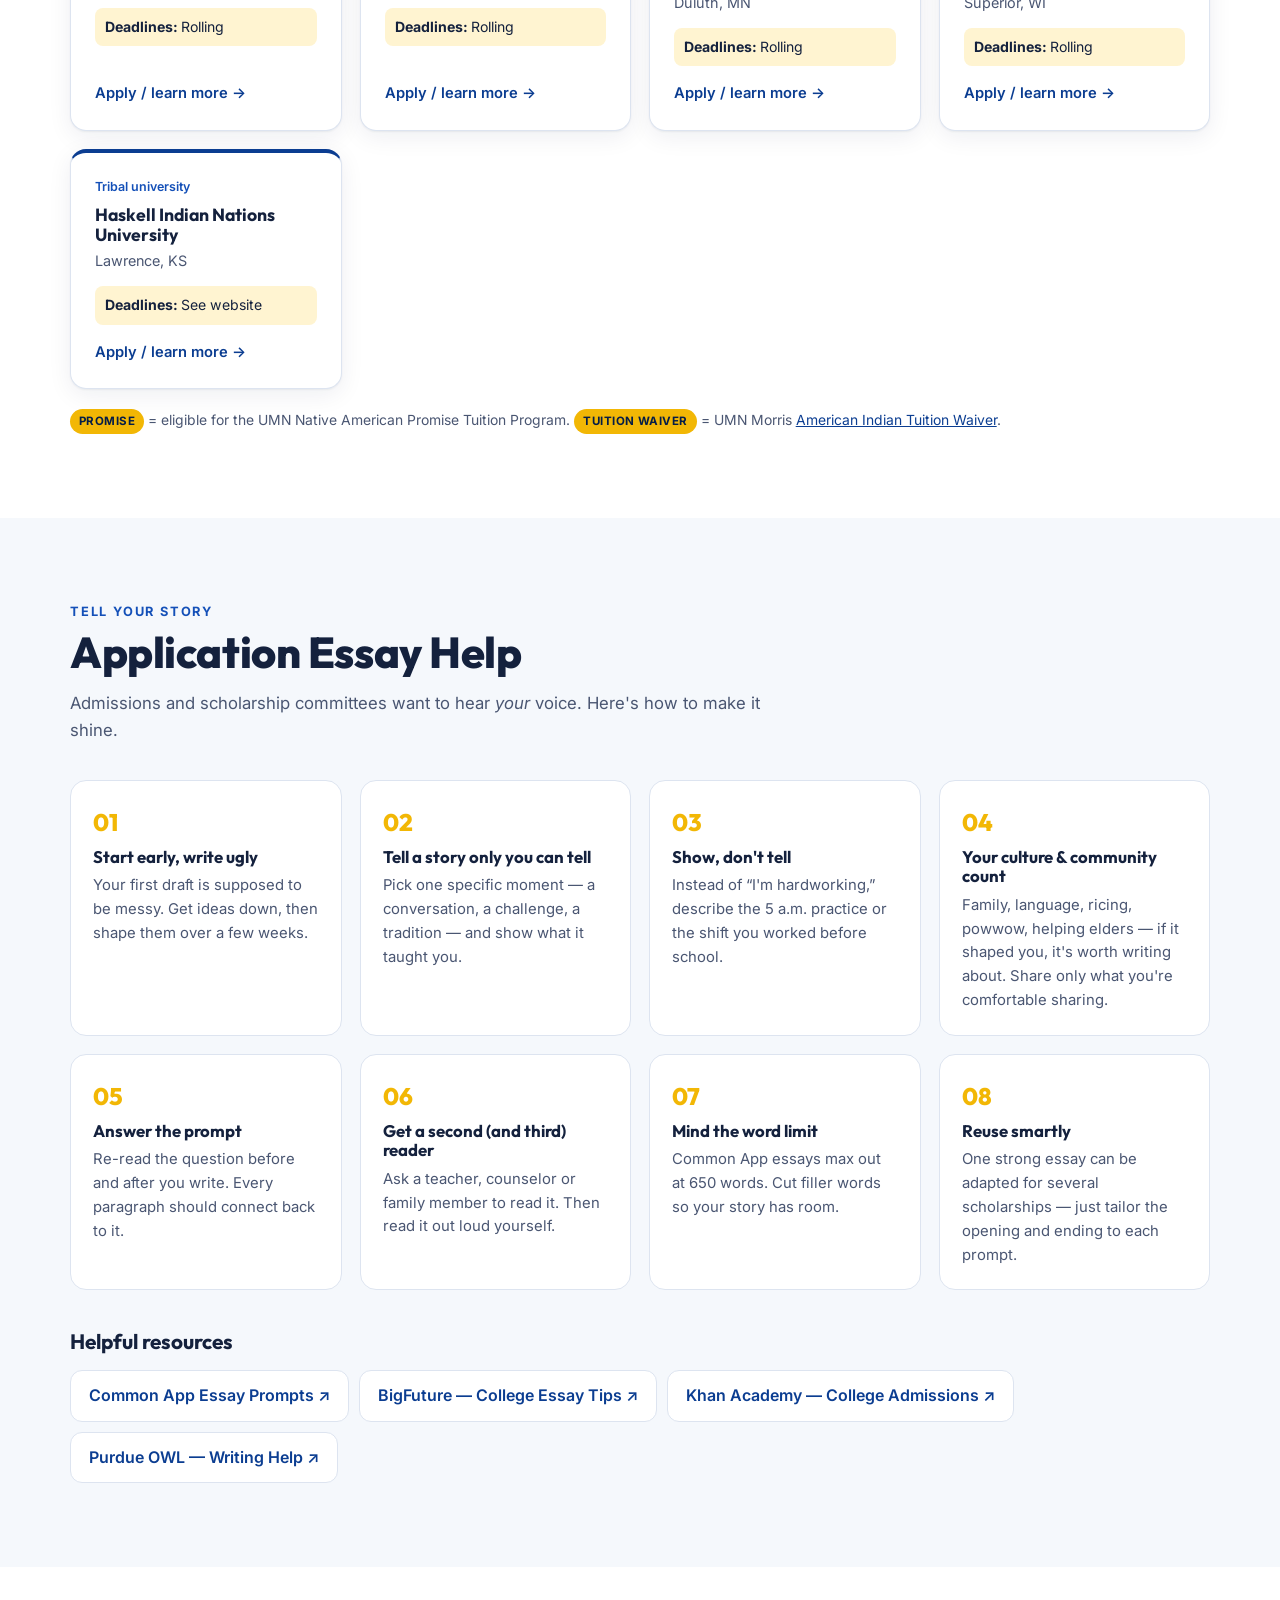
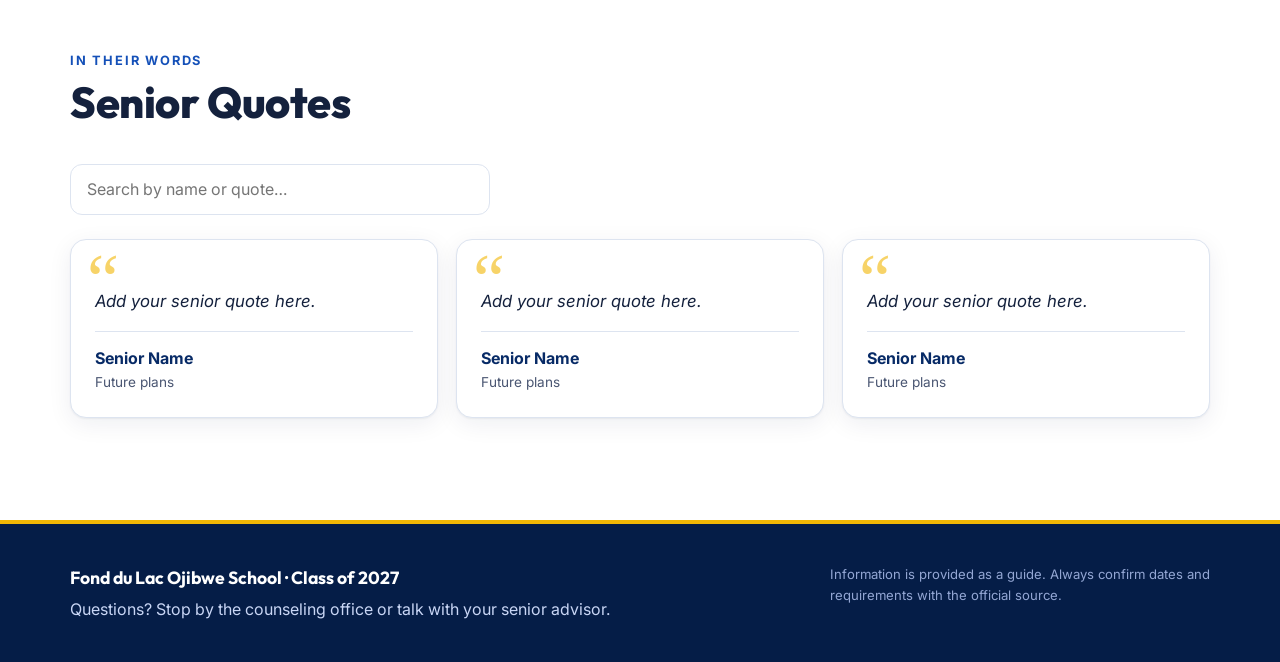
==== commit 1ceaf3e5: "Add UMN Morris, remove Dream Act card, tagline, and grad notes Co-Authored-By: Claude Opus 5.5 <nore" ====
--- a/index.html
+++ b/index.html
@@ -43,7 +43,6 @@
       <div class="container hero-inner">
         <p class="eyebrow" data-school-name>Fond du Lac Ojibwe School</p>
         <h1>Class of <span class="gold" data-class-year>2027</span></h1>
-        <p class="hero-sub" data-tagline>One hub for our seniors, families, and staff.</p>
 
         <div class="countdown" role="timer" aria-live="off" aria-label="Countdown to graduation">
           <div class="cd-unit"><span class="cd-num" data-cd="days">--</span><span class="cd-label">Days</span></div>
@@ -69,7 +68,6 @@
           </div>
         </div>
         <p class="grad-verify" data-grad-verify hidden>Date shown is tentative — official date and time will be confirmed by the school.</p>
-        <ul class="grad-notes" data-grad-notes></ul>
       </div>
       <div class="hero-stripe" aria-hidden="true"></div>
     </section>
@@ -122,10 +120,6 @@
               <p>Open now for students starting college in fall 2027.</p>
               <a class="btn btn-gold" data-fafsa-apply target="_blank" rel="noopener">Start the FAFSA</a>
               <a class="btn btn-ghost-light" data-fafsa-fsaid target="_blank" rel="noopener">Create FSA ID</a>
-            </div>
-            <div class="card">
-              <h3>Can't file the FAFSA?</h3>
-              <p>Undocumented students in Minnesota may qualify for state aid through the <a data-fafsa-dream target="_blank" rel="noopener">MN Dream Act application</a>.</p>
             </div>
           </div>
         </div>
@@ -188,7 +182,7 @@
           <a class="btn btn-gold" href="https://www.umn.edu/native-american-promise-tuition-program" target="_blank" rel="noopener">Program details</a>
           <a class="btn btn-ghost-light" href="https://z.umn.edu/AmericanIndianScholars" target="_blank" rel="noopener">American Indian Scholars application</a>
         </div>
-        <p class="promise-note center">UMN Morris students are considered for the separate American Indian Tuition Waiver.</p>
+        <p class="promise-note center">Going to UMN Morris? Morris has its own <a href="https://morris.umn.edu/costs-aid/financial-aid/grants-waivers/american-indian-tuition-waiver" target="_blank" rel="noopener">American Indian Tuition Waiver</a> that covers tuition for enrolled members (and certain descendants) of federally recognized tribes.</p>
       </div>
     </section>
 
@@ -201,7 +195,7 @@
           <p class="section-sub">Popular schools for FDL graduates. Many accept the <a href="https://www.commonapp.org" target="_blank" rel="noopener">Common App</a>. Ask your counselor about application fee waivers.</p>
         </div>
         <div class="college-grid" data-colleges></div>
-        <p class="fine-print"><span class="tag tag-promise">Promise</span> = eligible for the UMN Native American Promise Tuition Program.</p>
+        <p class="fine-print"><span class="tag tag-promise">Promise</span> = eligible for the UMN Native American Promise Tuition Program. <span class="tag tag-promise">Tuition Waiver</span> = UMN Morris <a href="https://morris.umn.edu/costs-aid/financial-aid/grants-waivers/american-indian-tuition-waiver" target="_blank" rel="noopener">American Indian Tuition Waiver</a>.</p>
       </div>
     </section>
 
--- a/css/styles.css
+++ b/css/styles.css
@@ -157,7 +157,6 @@
 .hero-inner { padding: 72px 0 80px; }
 .hero h1 { font-size: clamp(2.6rem, 8vw, 5rem); font-weight: 800; letter-spacing: -0.02em; margin: 6px 0 10px; }
 .gold { color: var(--gold-500); }
-.hero-sub { color: #c9d6f5; font-size: 1.1rem; }
 .eyebrow {
   font-size: 0.8rem; font-weight: 700; letter-spacing: 0.14em; text-transform: uppercase; color: var(--gold-500);
 }
@@ -191,8 +190,6 @@
 .grad-value { font-family: var(--font-display); font-weight: 700; font-size: 1.15rem; }
 .grad-sub { font-size: 0.85rem; color: var(--ink-soft); }
 .grad-verify { margin-top: 14px; font-size: 0.88rem; color: #c9d6f5; font-style: italic; }
-.grad-notes { list-style: none; padding: 0; margin: 14px auto 0; max-width: 640px; color: #dbe6ff; font-size: 0.93rem; }
-.grad-notes li + li { margin-top: 4px; }
 
 .hero-stripe {
   height: 10px;
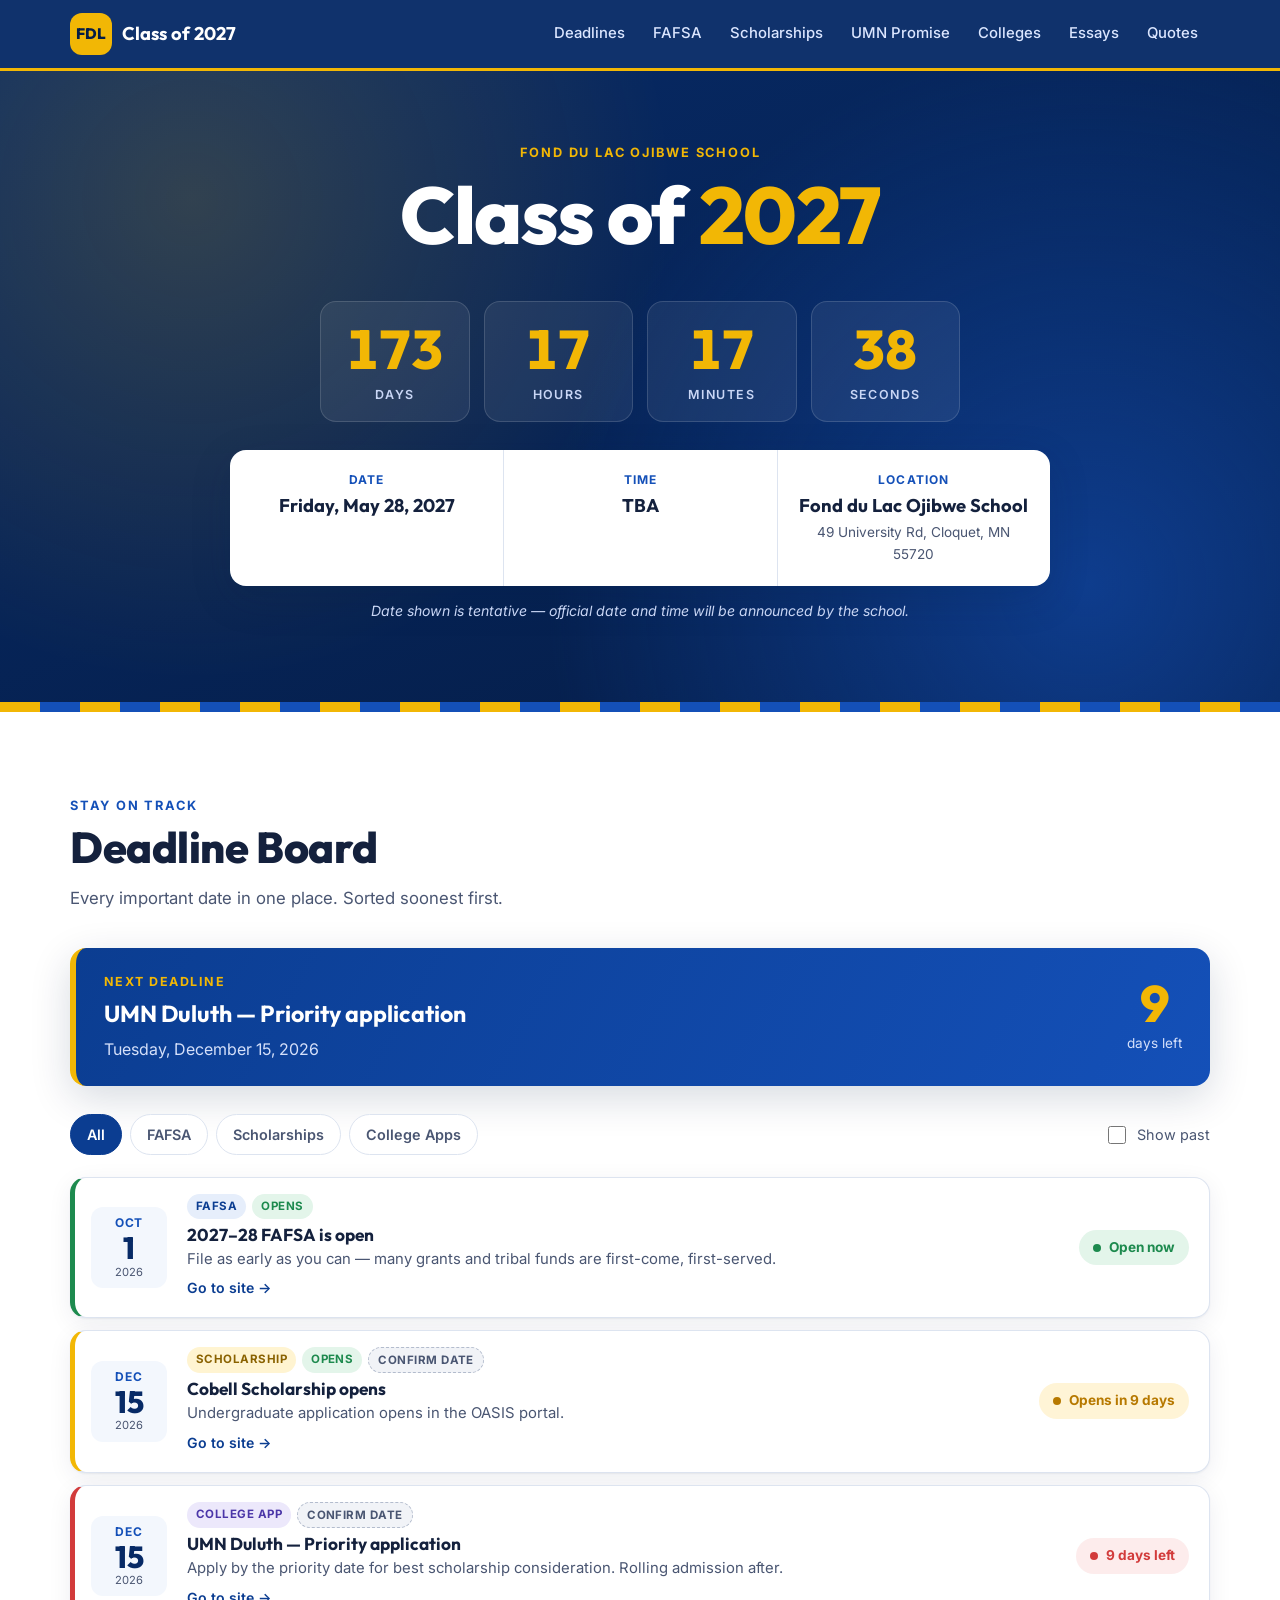
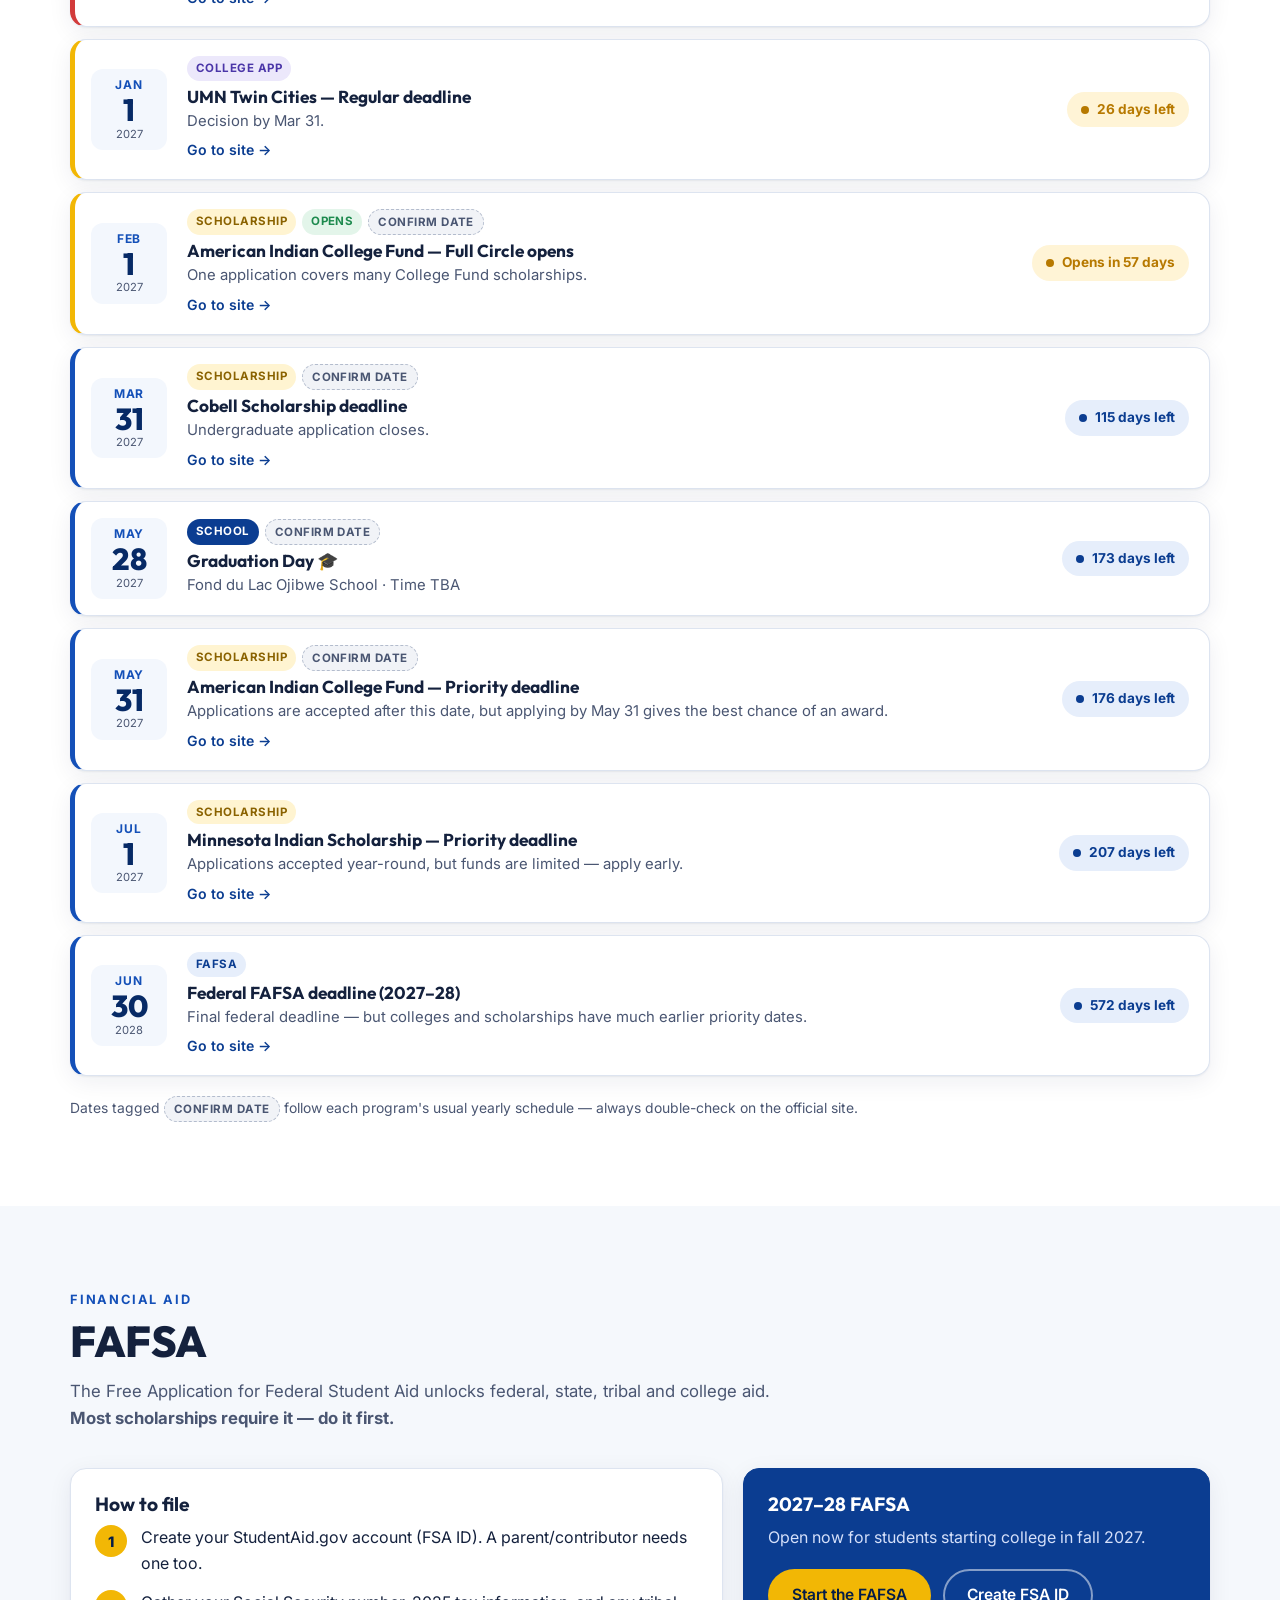
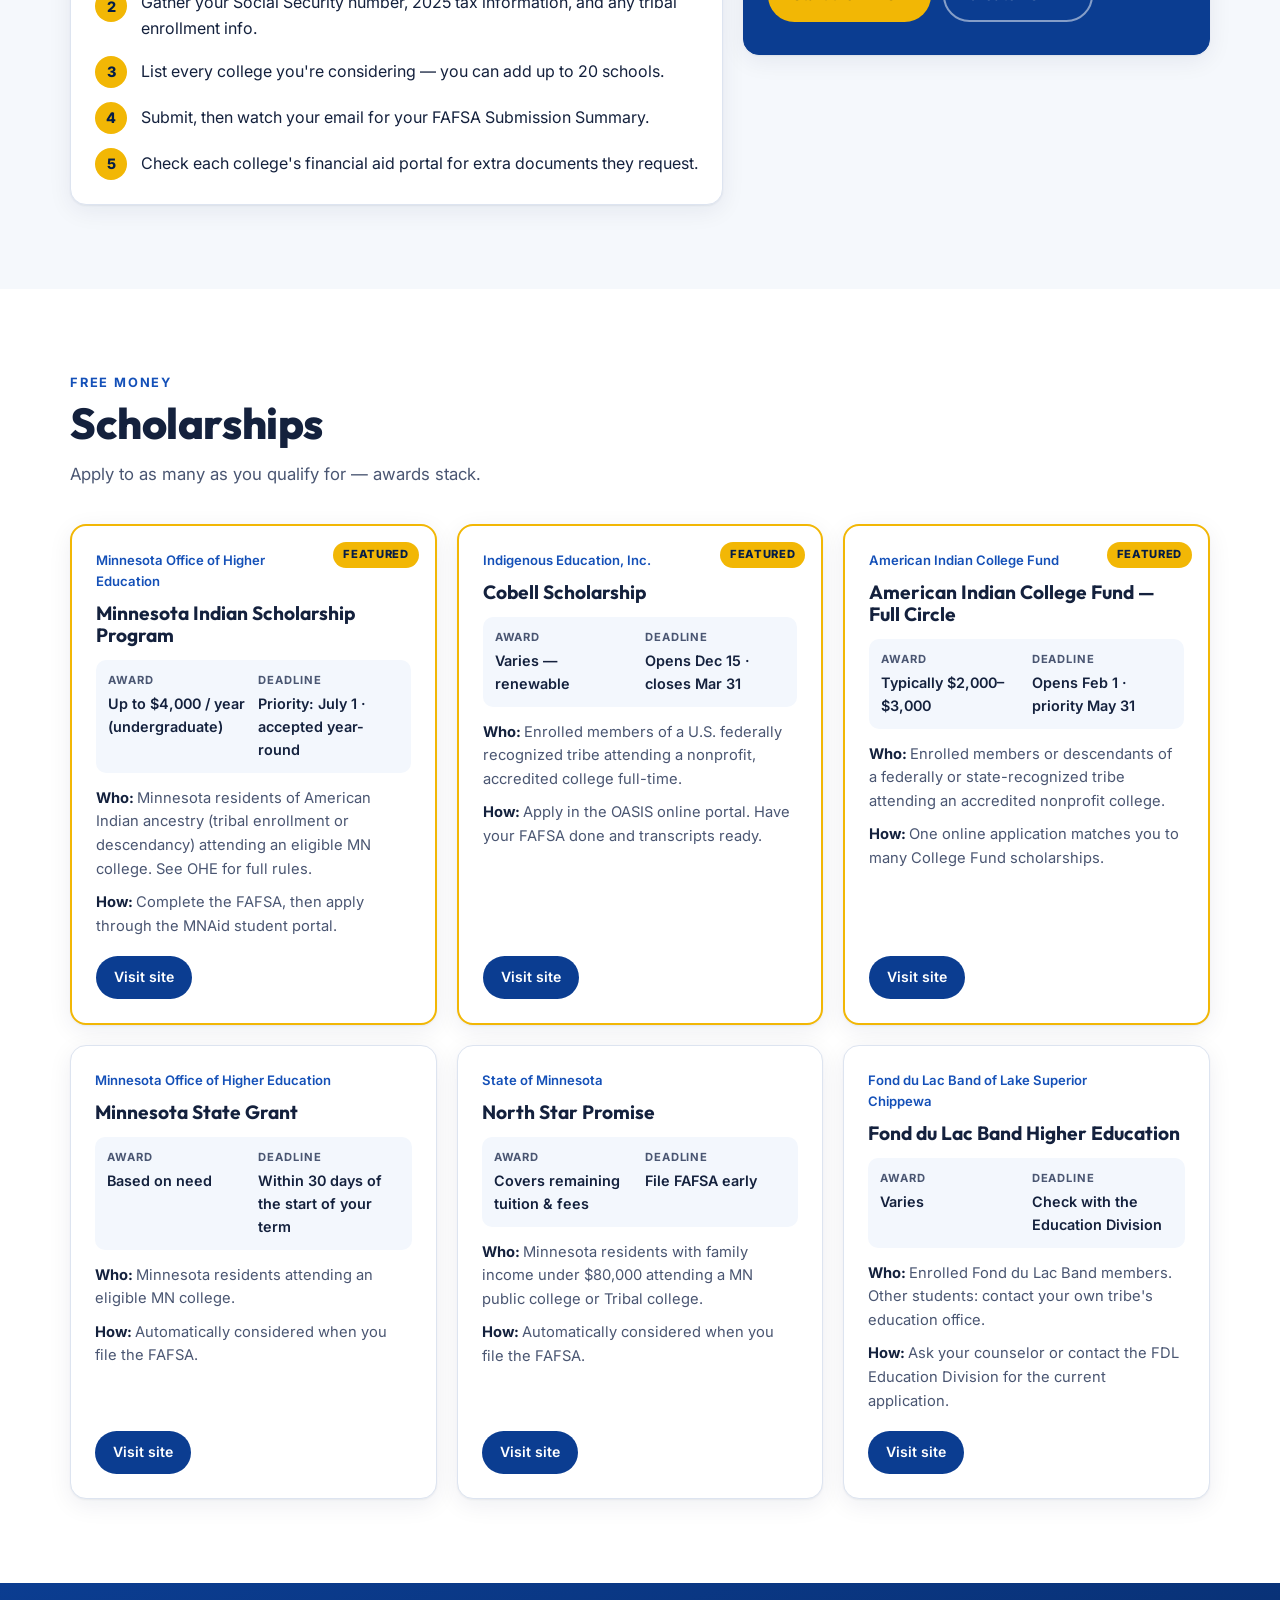
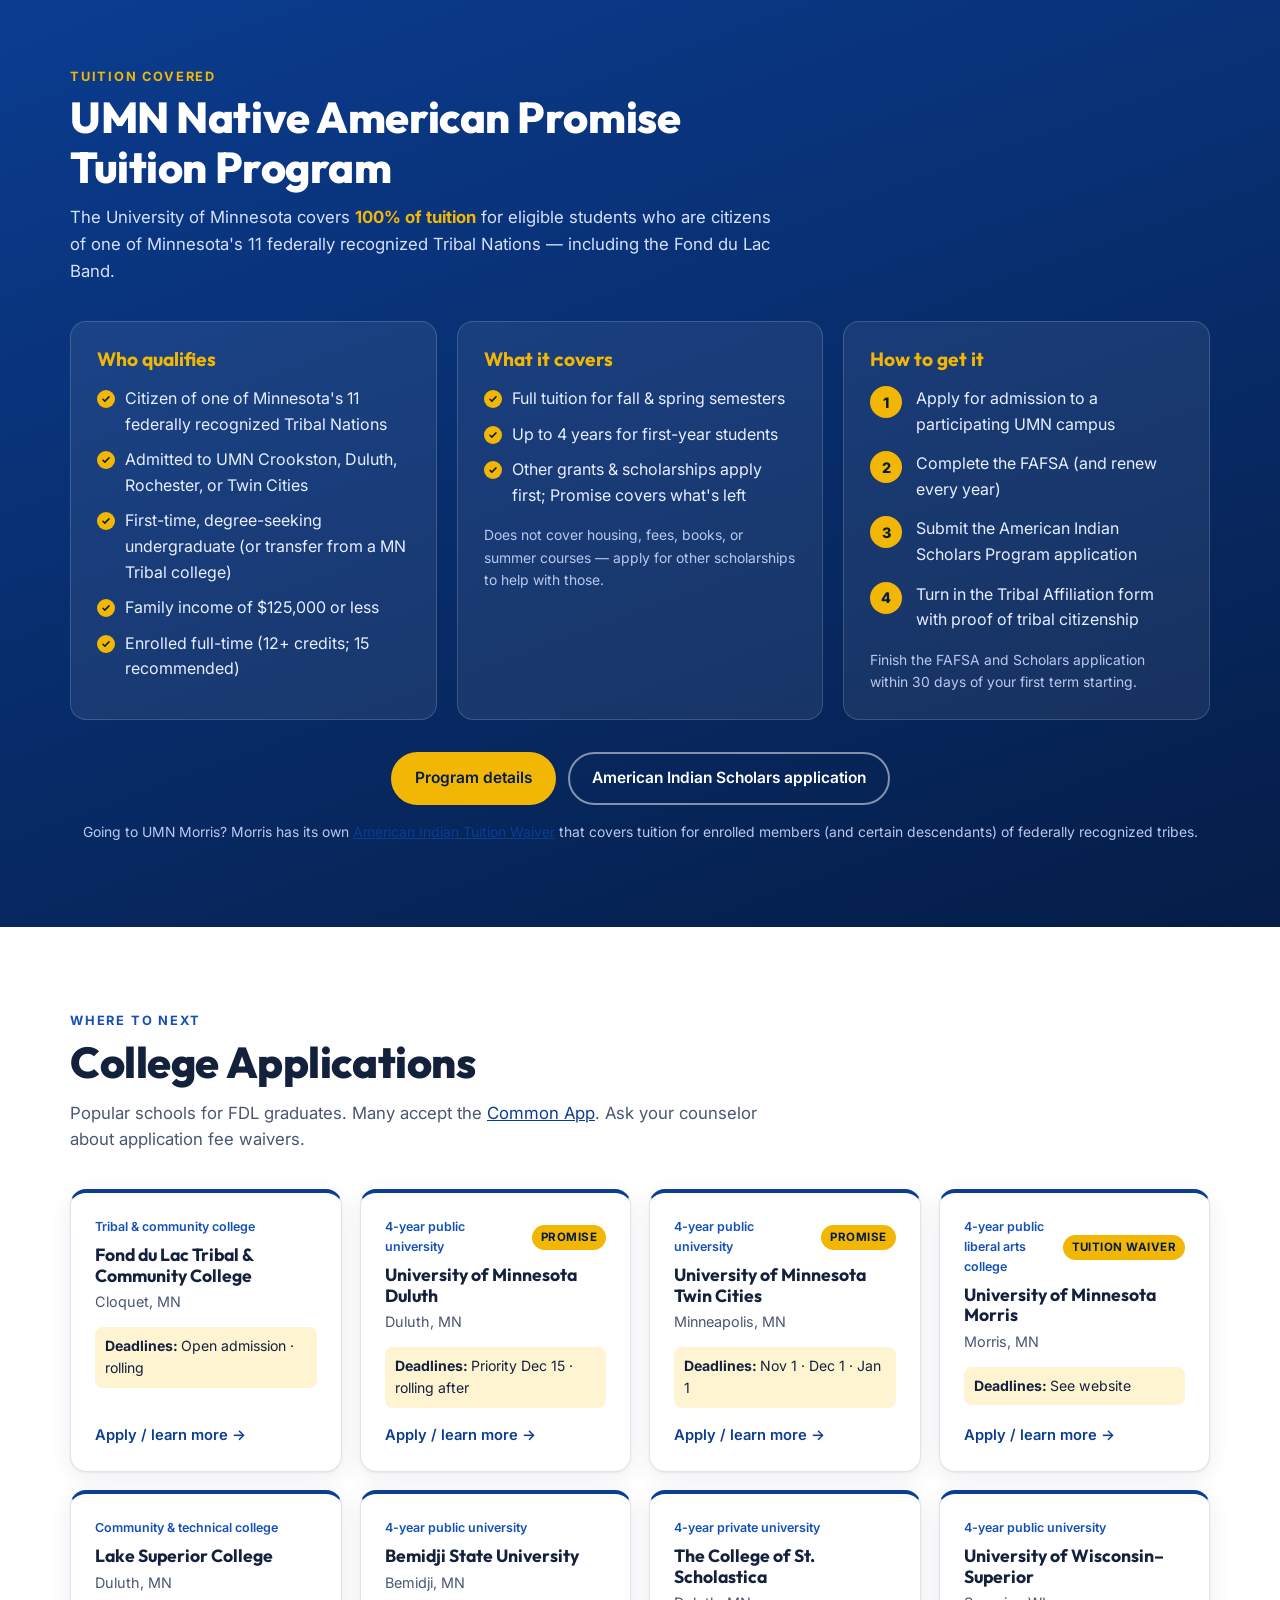
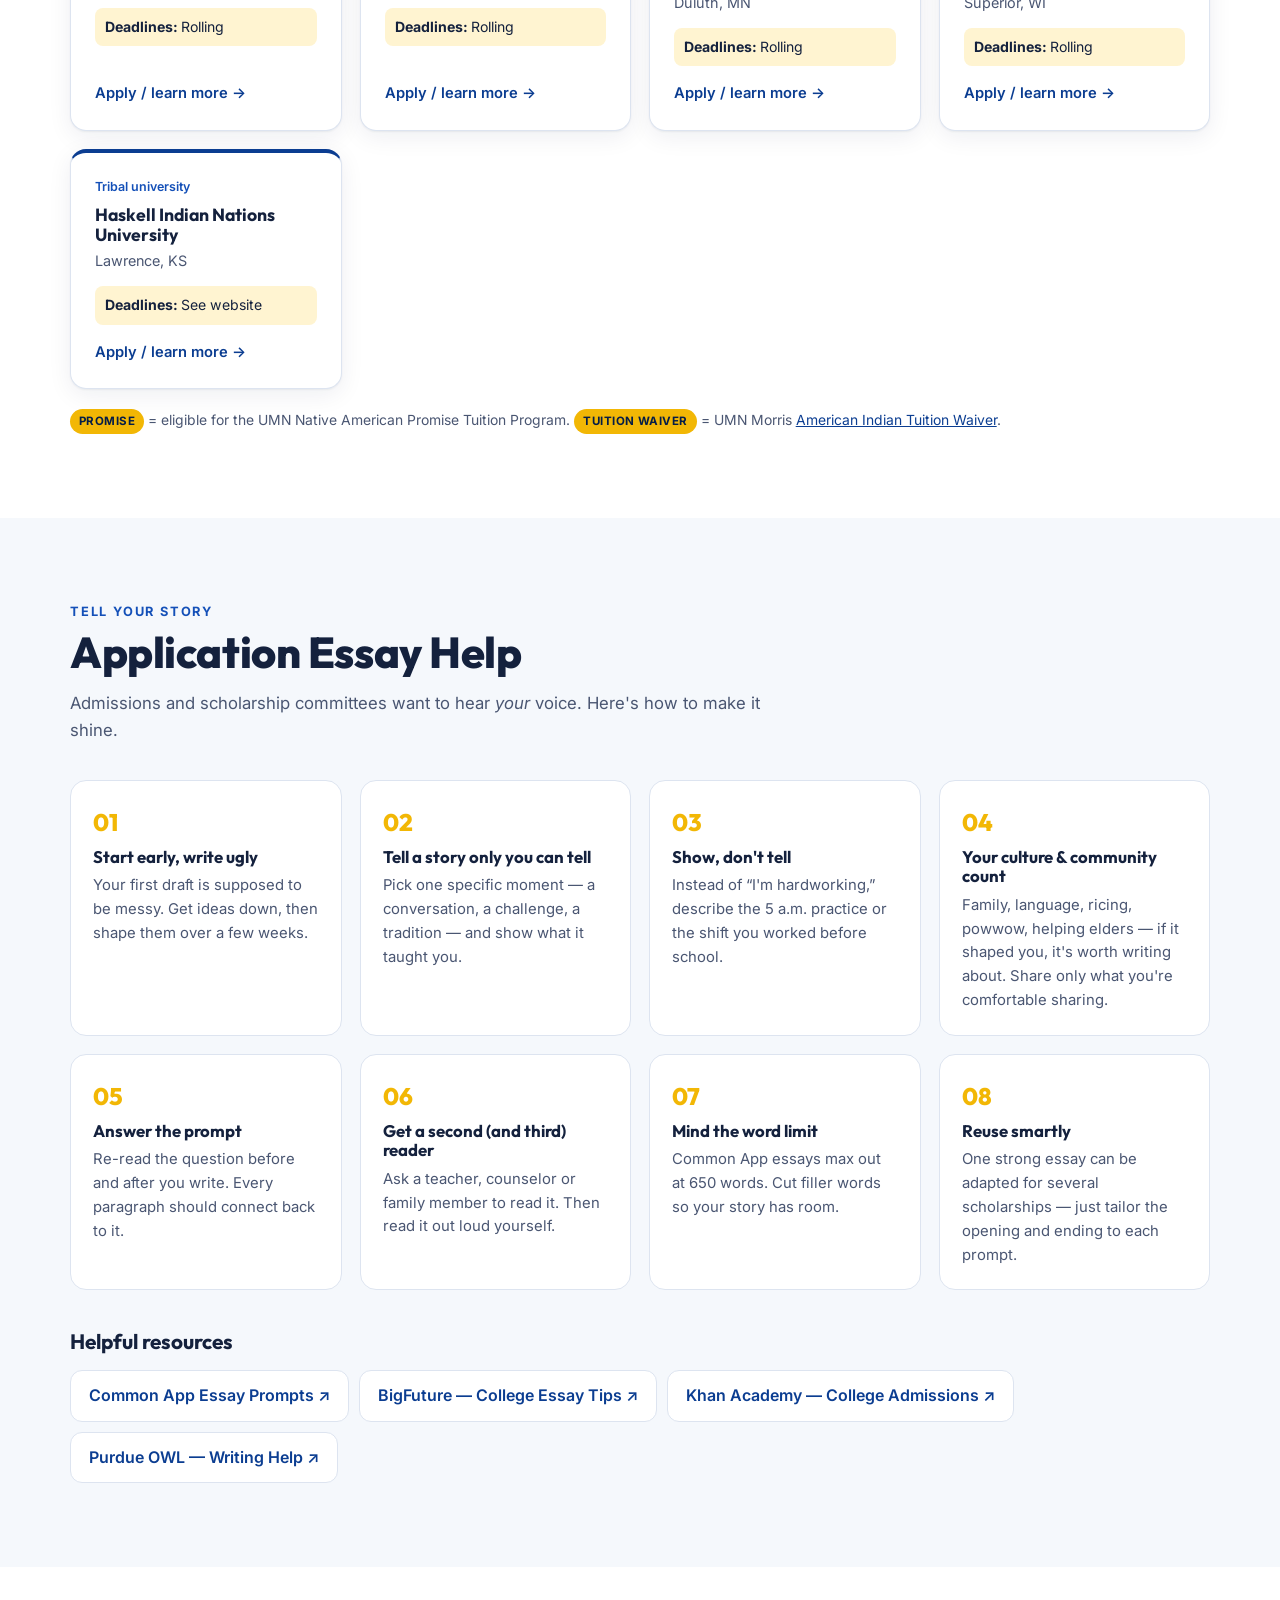
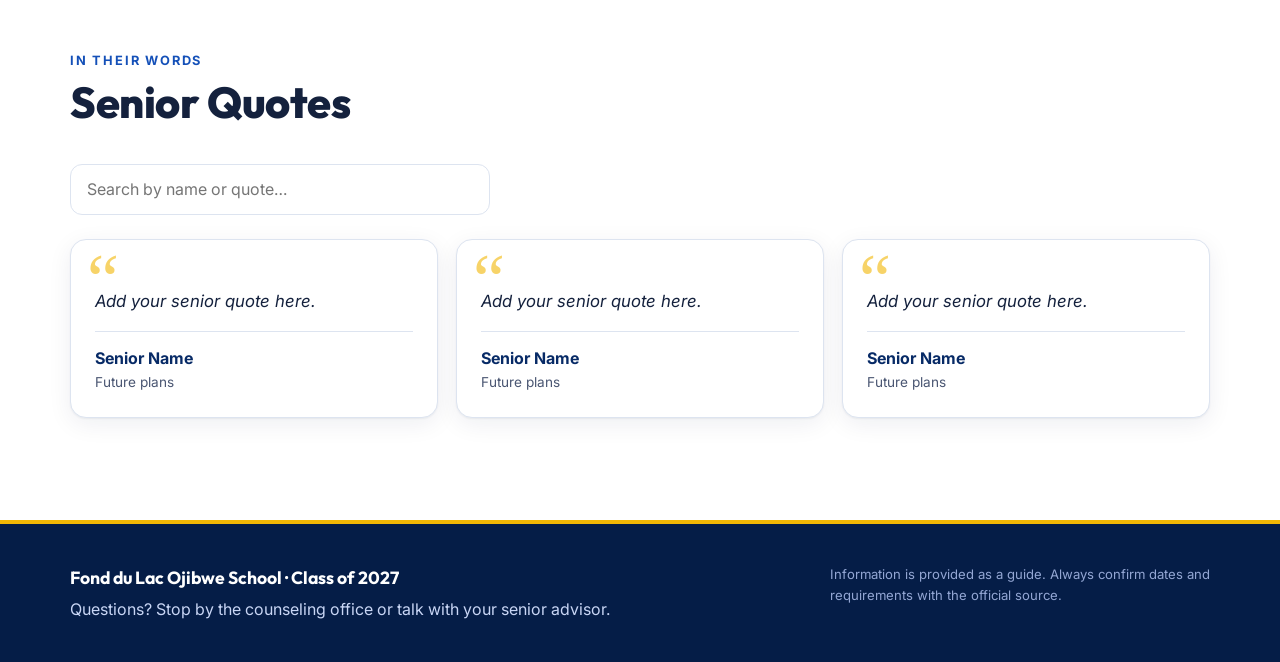
==== commit 18a47472: "Show graduation time as TBA Co-Authored-By: Claude Opus 5.5 <noreply@anthropic.com> Claude-Session: " ====
--- a/index.html
+++ b/index.html
@@ -67,7 +67,7 @@
             <span class="grad-sub" data-grad-address></span>
           </div>
         </div>
-        <p class="grad-verify" data-grad-verify hidden>Date shown is tentative — official date and time will be confirmed by the school.</p>
+        <p class="grad-verify" data-grad-verify hidden>Date shown is tentative — official date and time will be announced by the school.</p>
       </div>
       <div class="hero-stripe" aria-hidden="true"></div>
     </section>
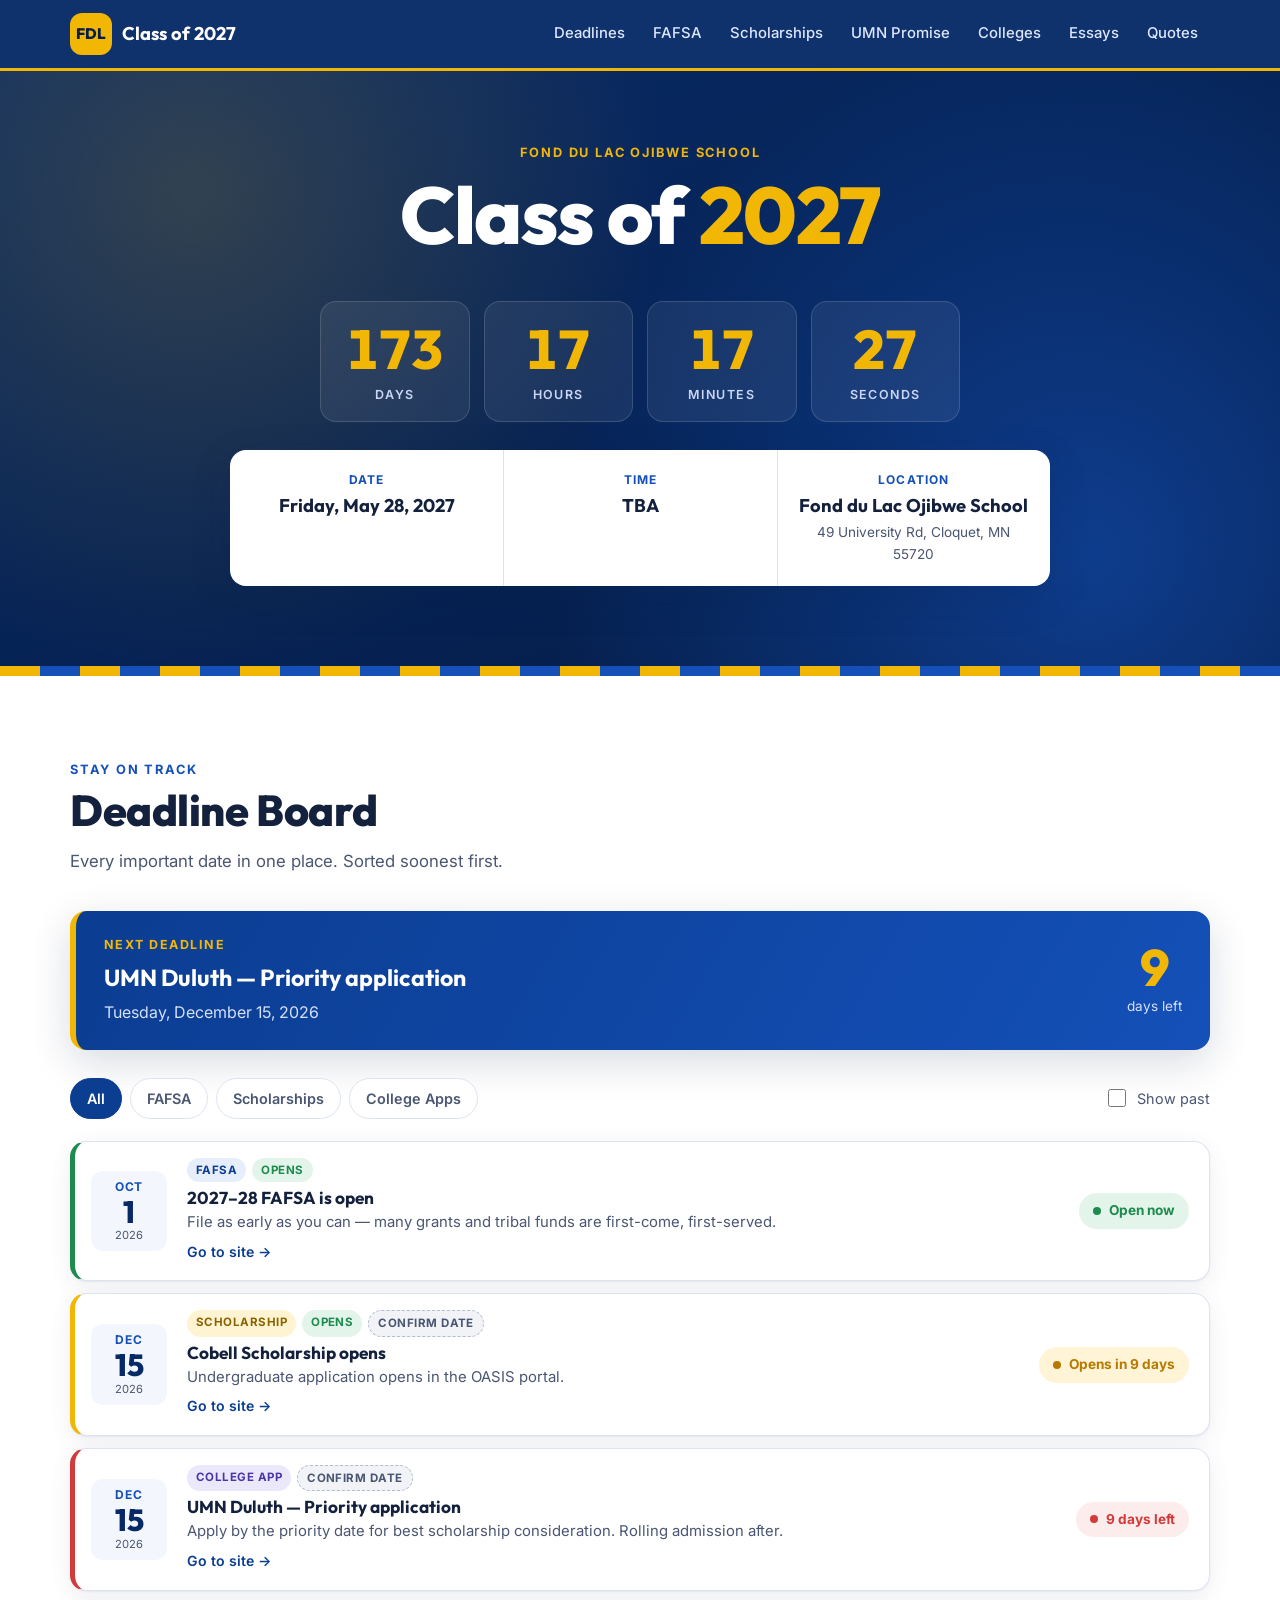
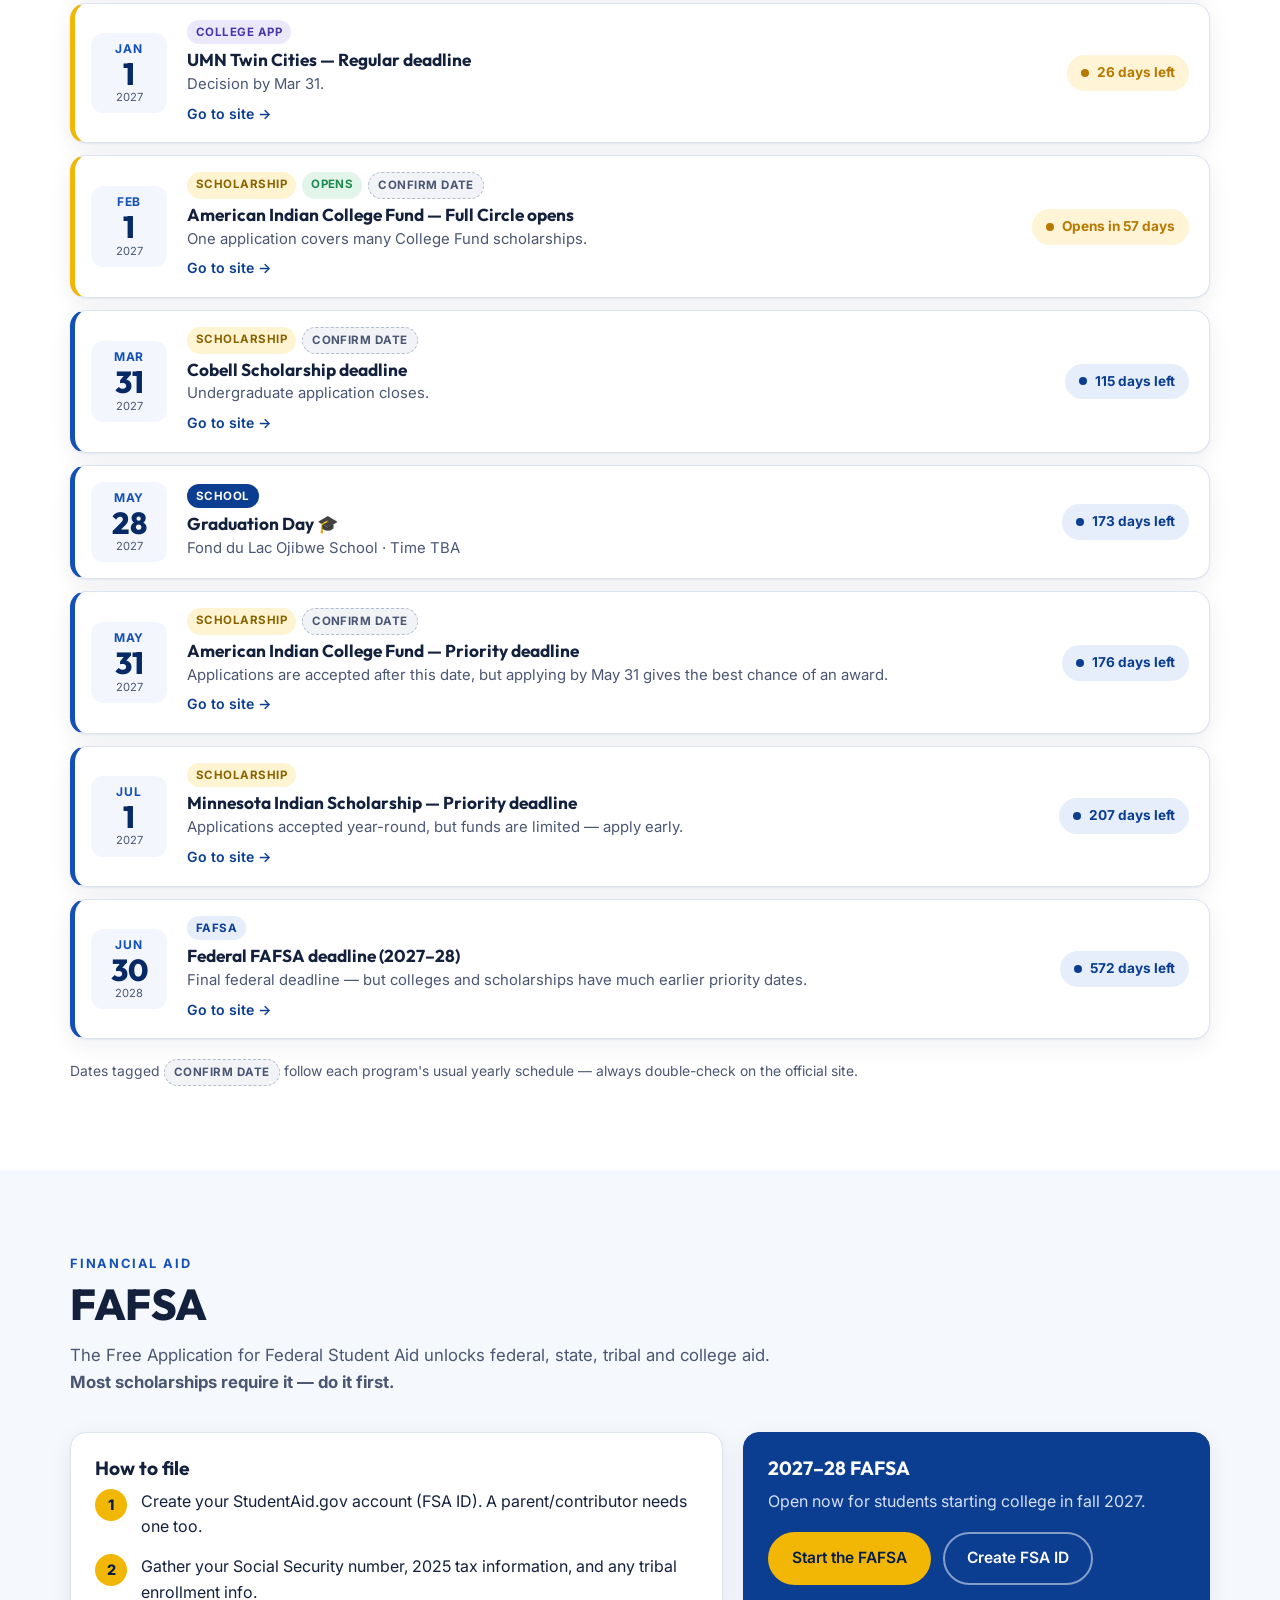
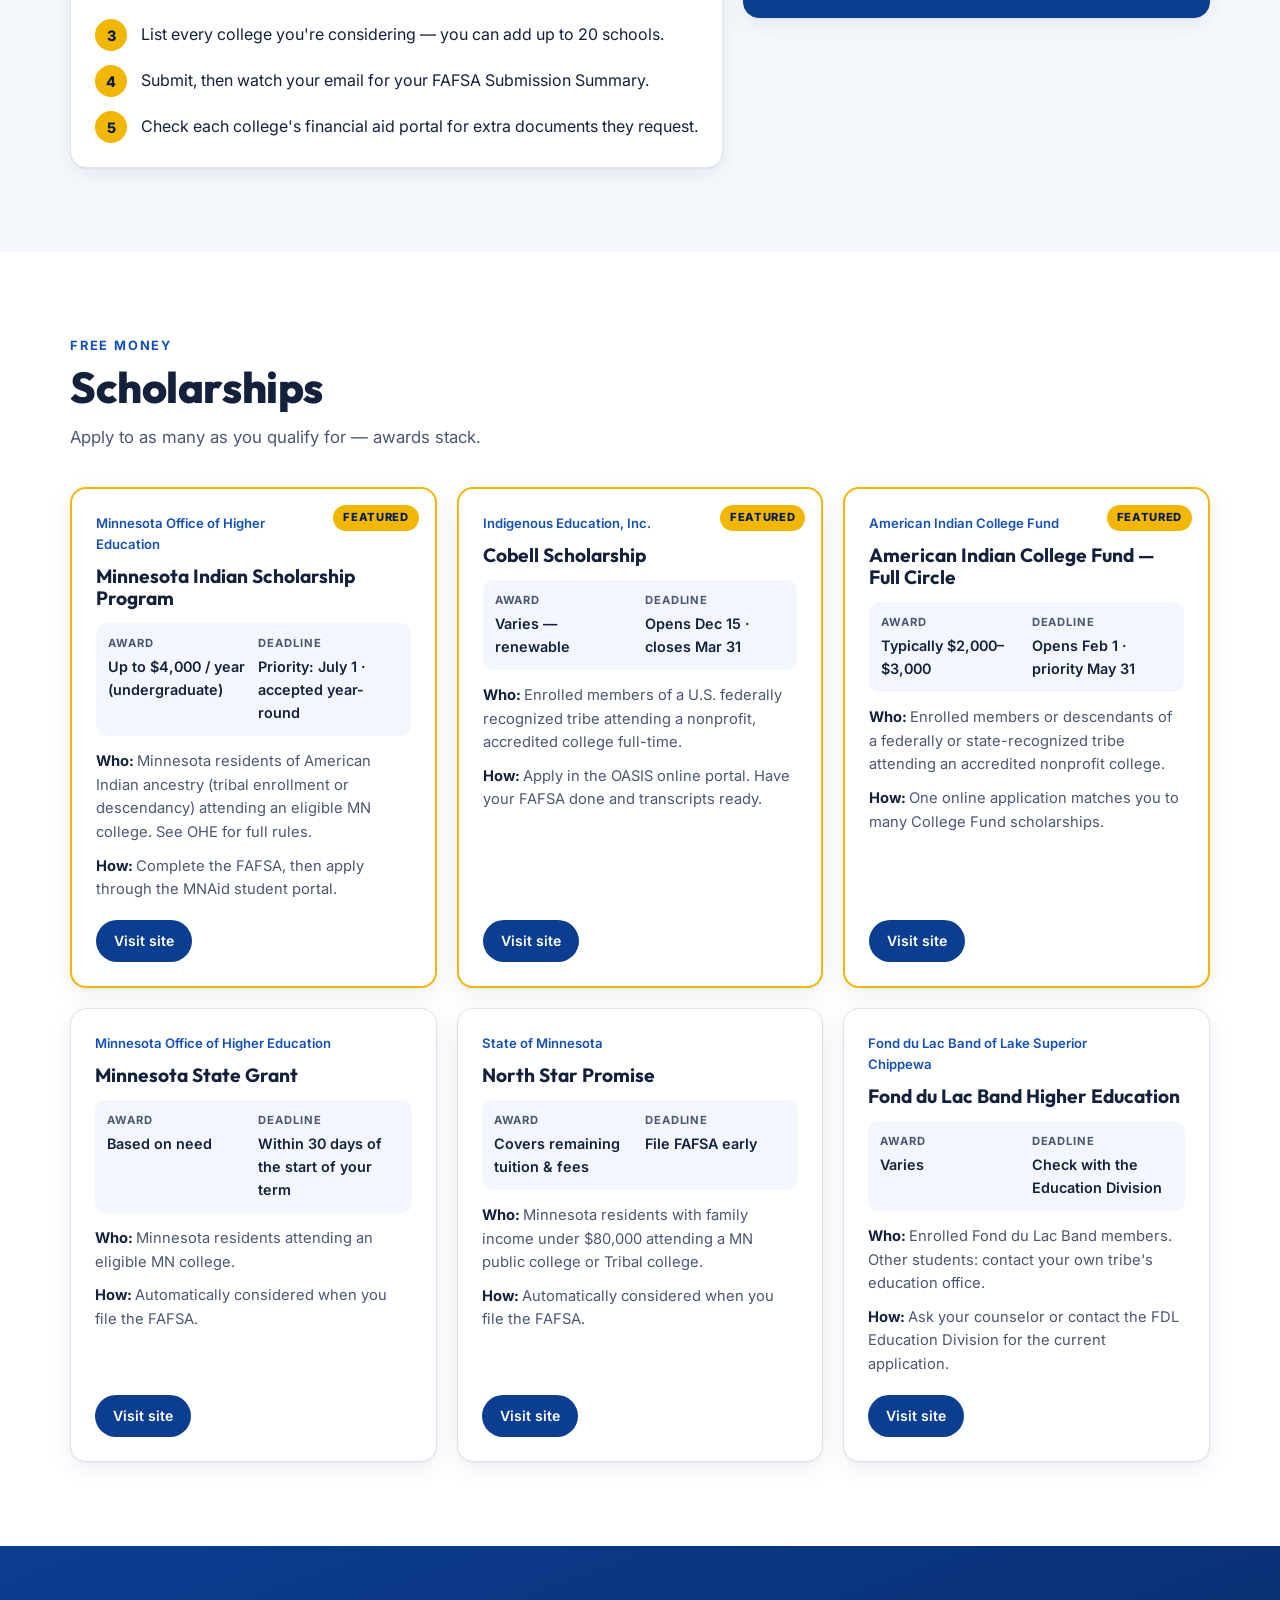
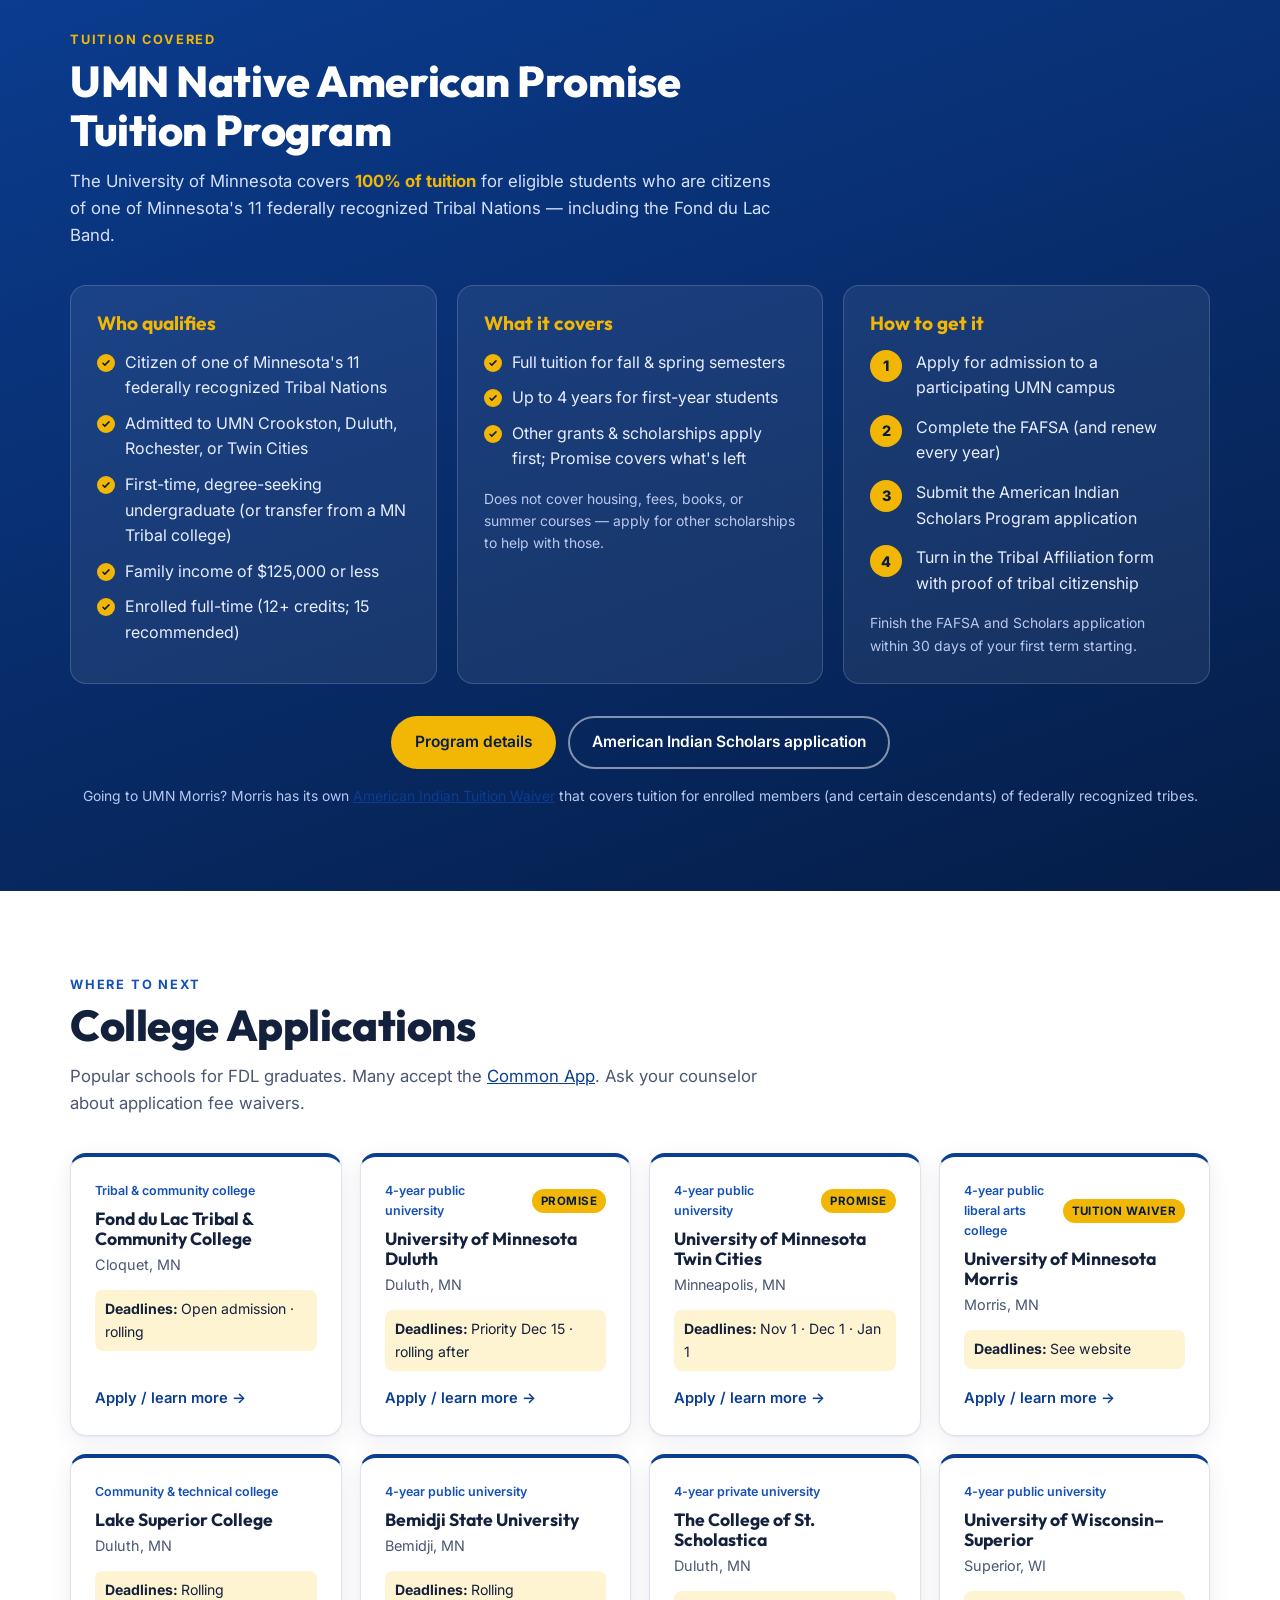
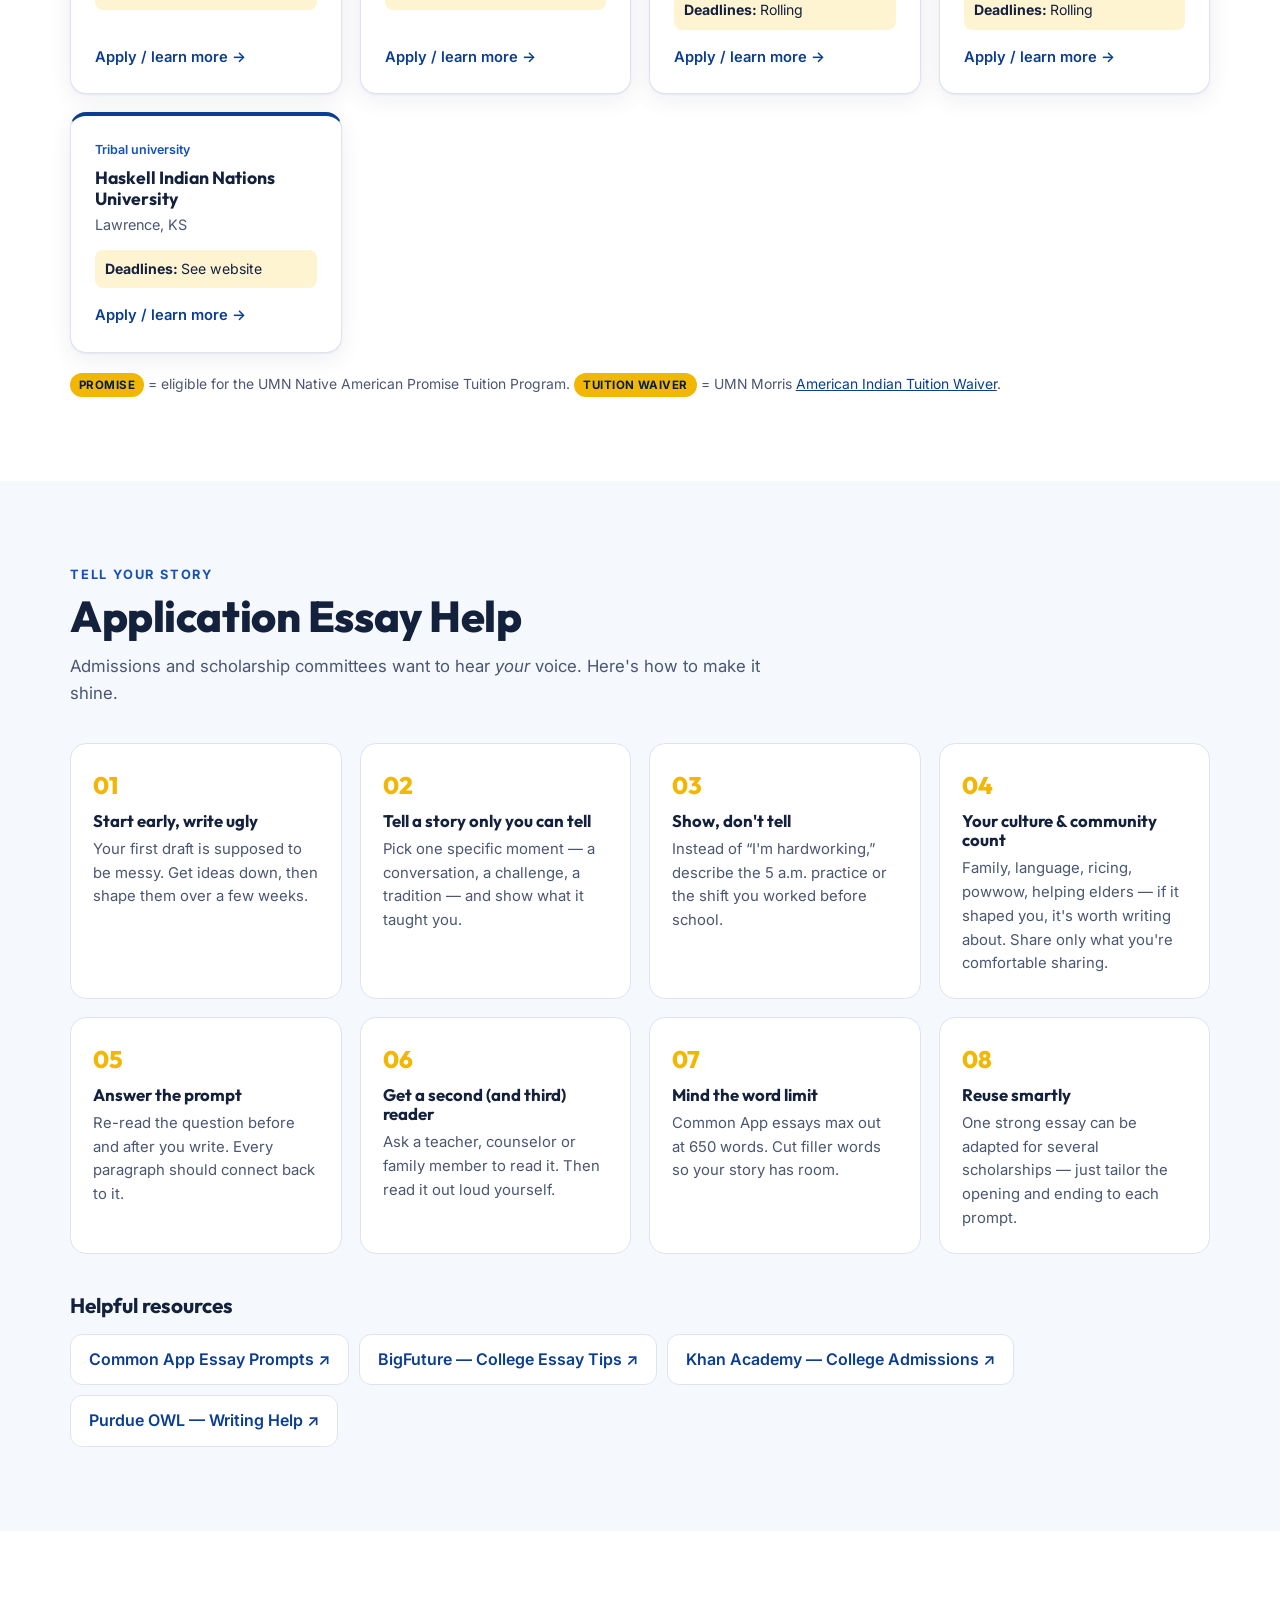
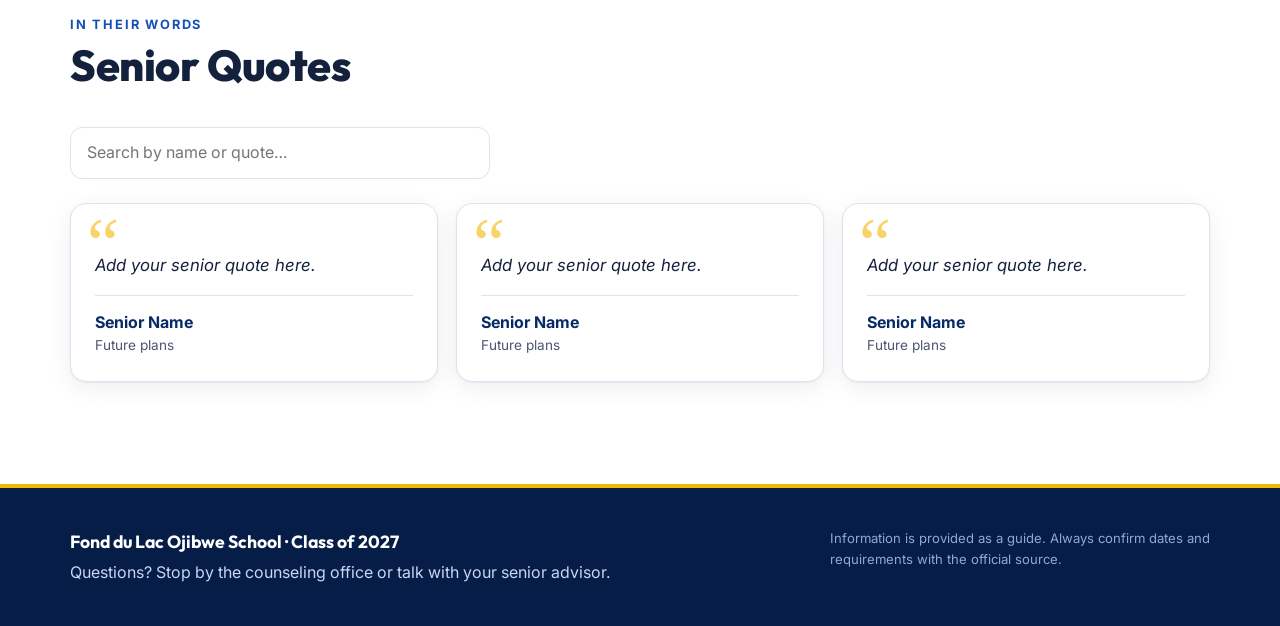
==== commit d716b9e2: "Remove tentative-date note; link FDL Band scholarship page Co-Authored-By: Claude Opus 5.5 <noreply@" ====
--- a/index.html
+++ b/index.html
@@ -67,7 +67,6 @@
             <span class="grad-sub" data-grad-address></span>
           </div>
         </div>
-        <p class="grad-verify" data-grad-verify hidden>Date shown is tentative — official date and time will be announced by the school.</p>
       </div>
       <div class="hero-stripe" aria-hidden="true"></div>
     </section>
--- a/css/styles.css
+++ b/css/styles.css
@@ -189,7 +189,6 @@
 .grad-label { font-size: 0.75rem; font-weight: 700; letter-spacing: 0.1em; text-transform: uppercase; color: var(--blue-600); }
 .grad-value { font-family: var(--font-display); font-weight: 700; font-size: 1.15rem; }
 .grad-sub { font-size: 0.85rem; color: var(--ink-soft); }
-.grad-verify { margin-top: 14px; font-size: 0.88rem; color: #c9d6f5; font-style: italic; }
 
 .hero-stripe {
   height: 10px;
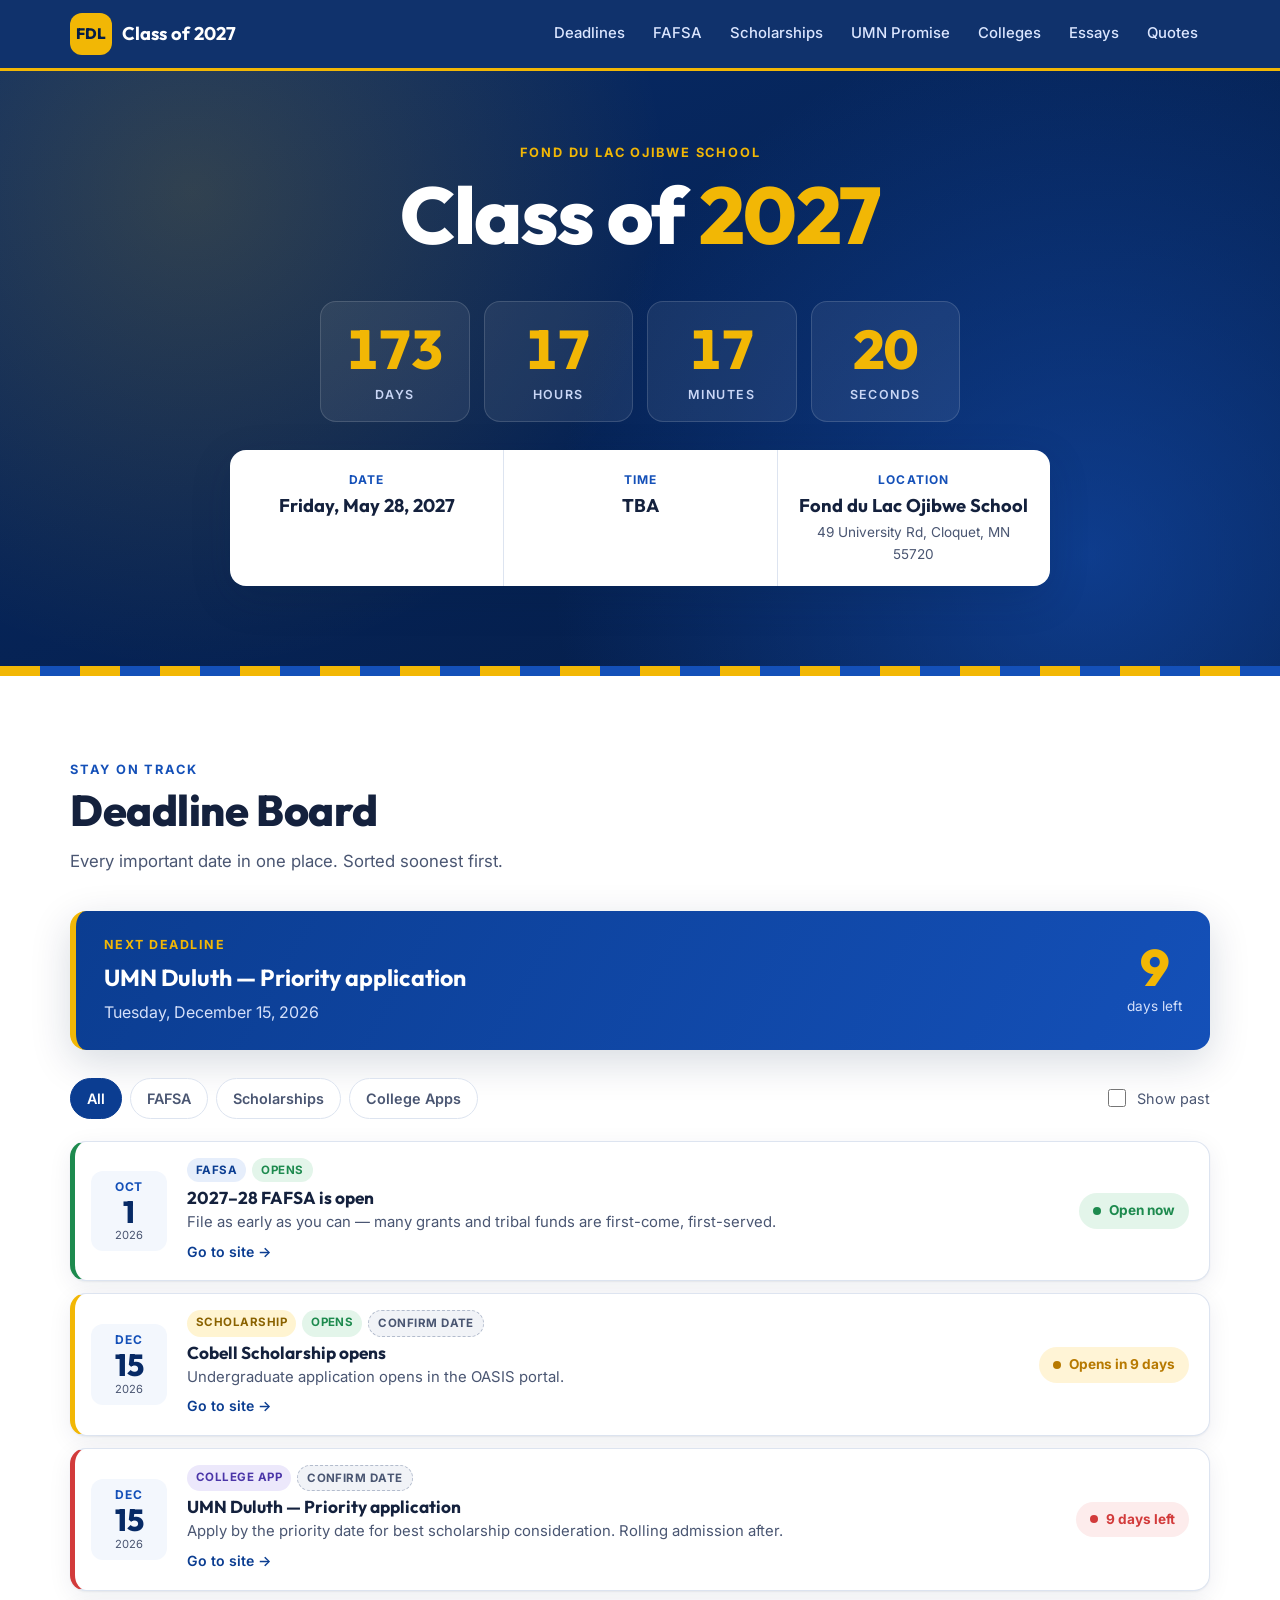
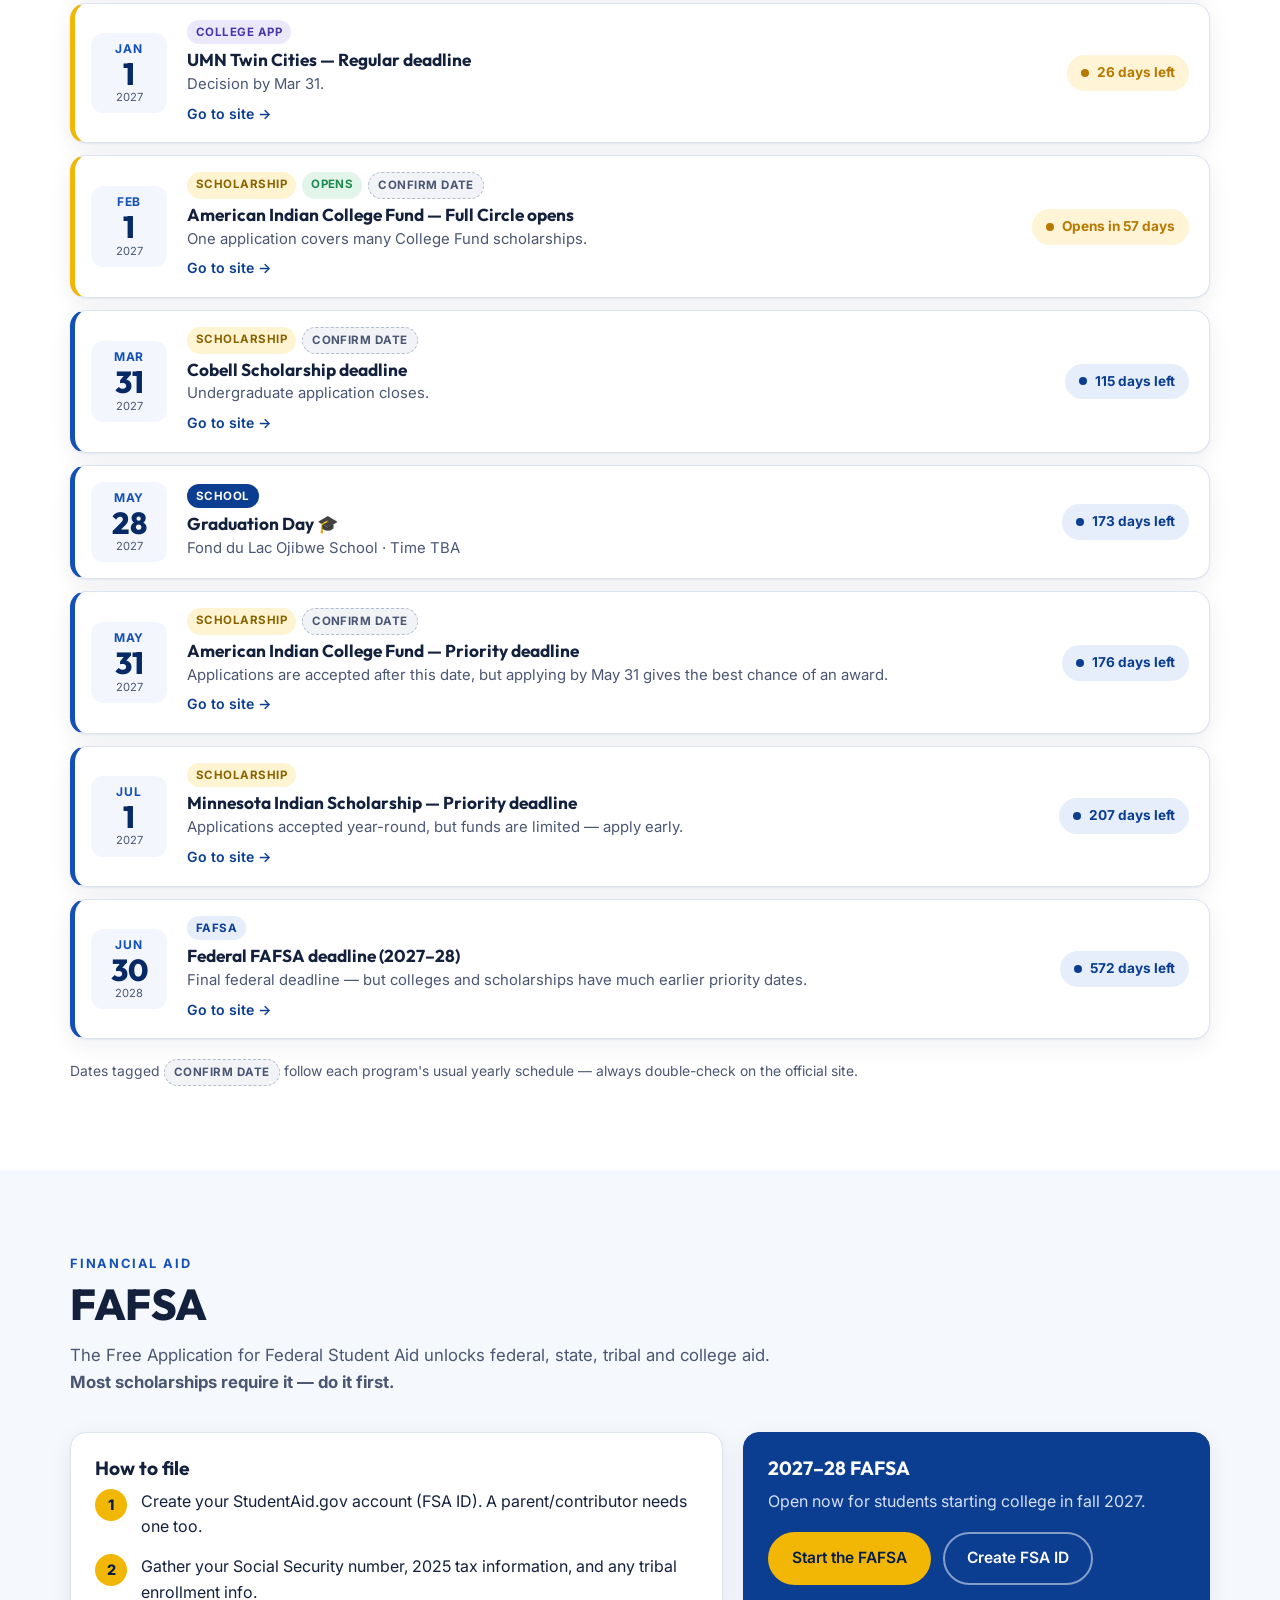
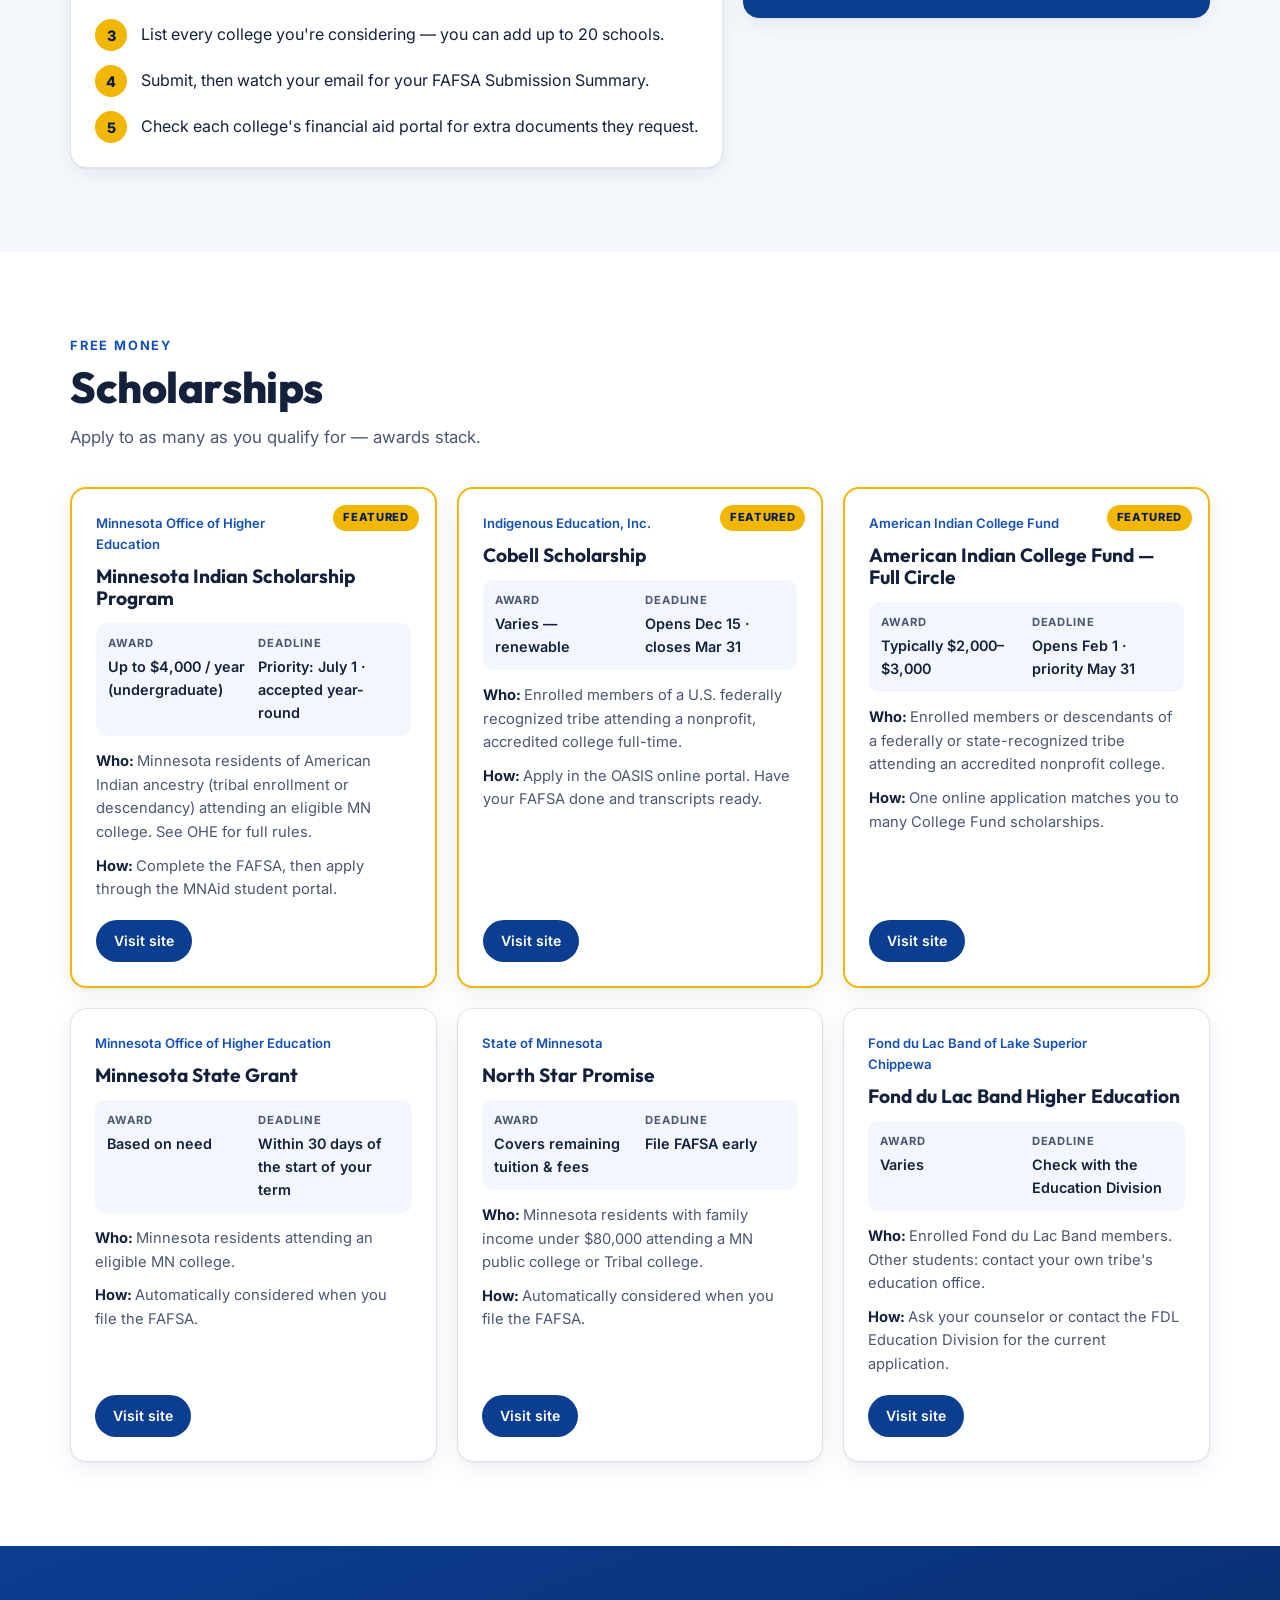
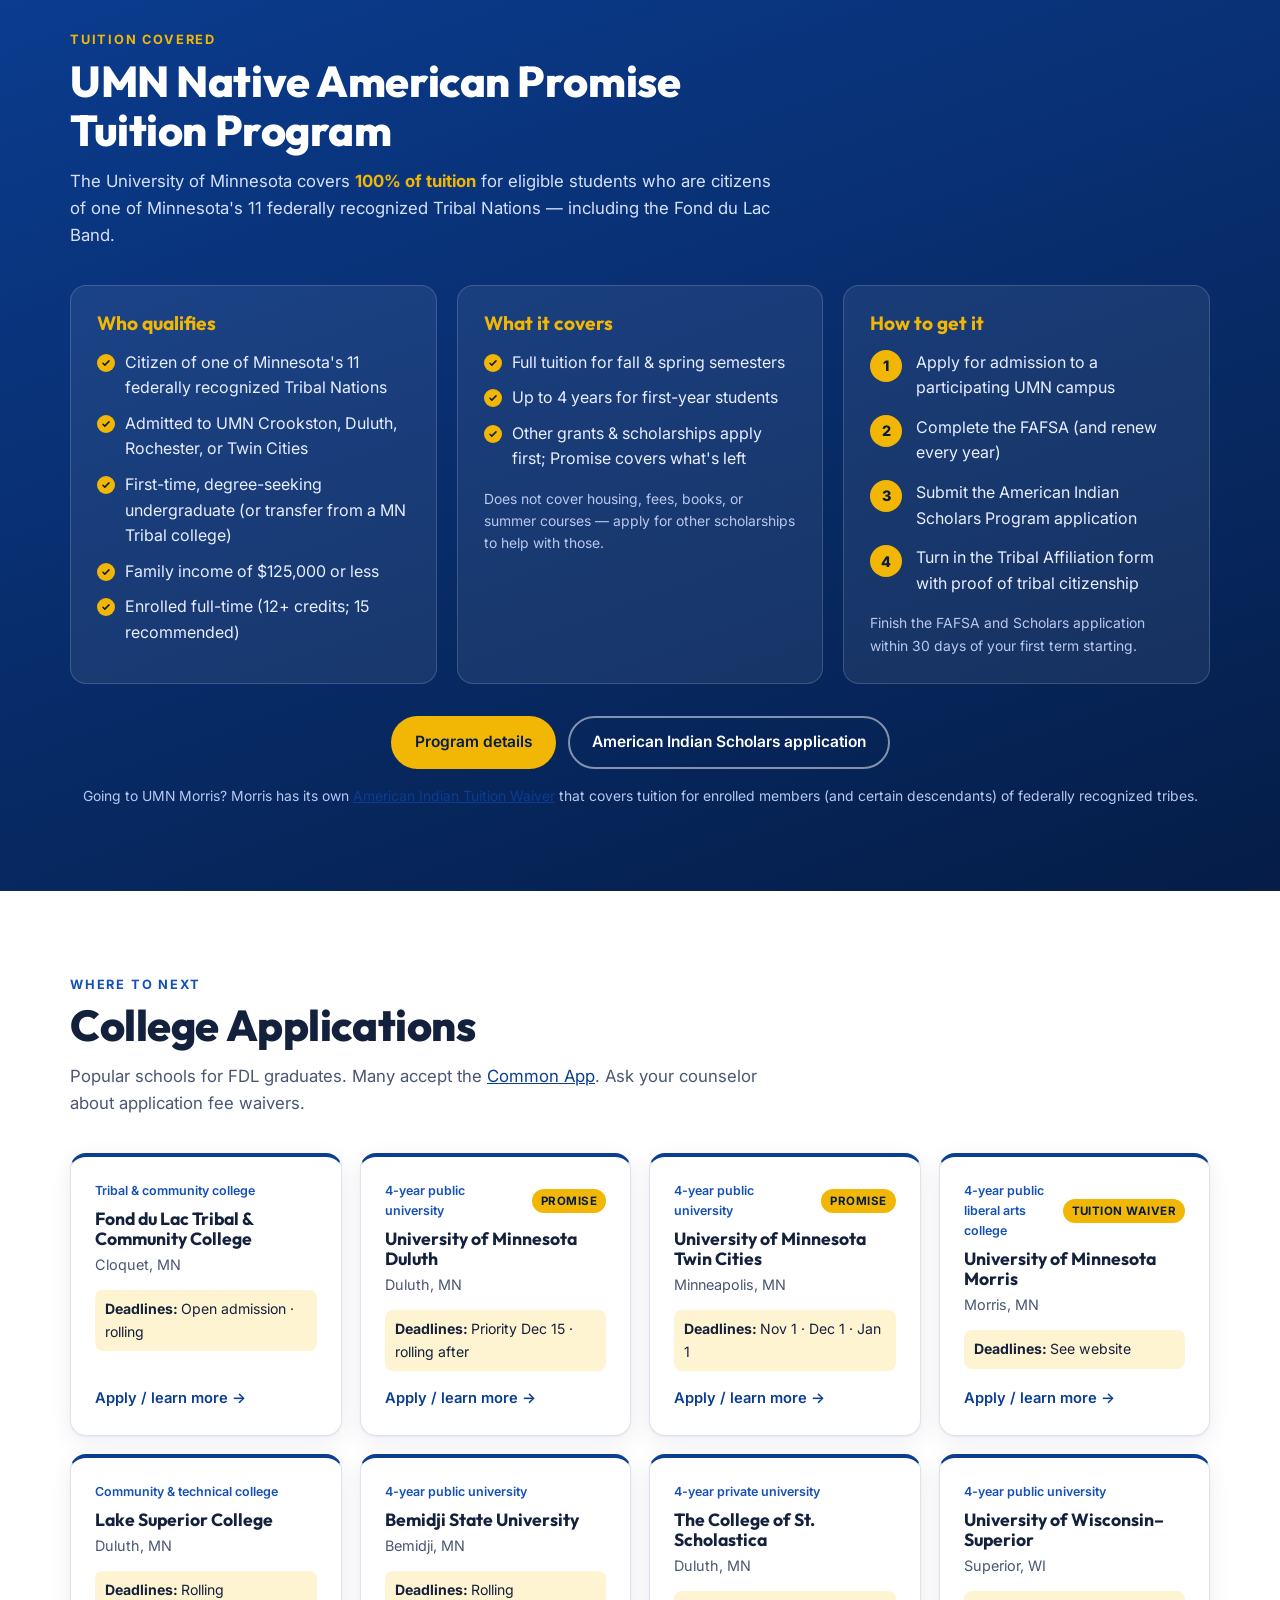
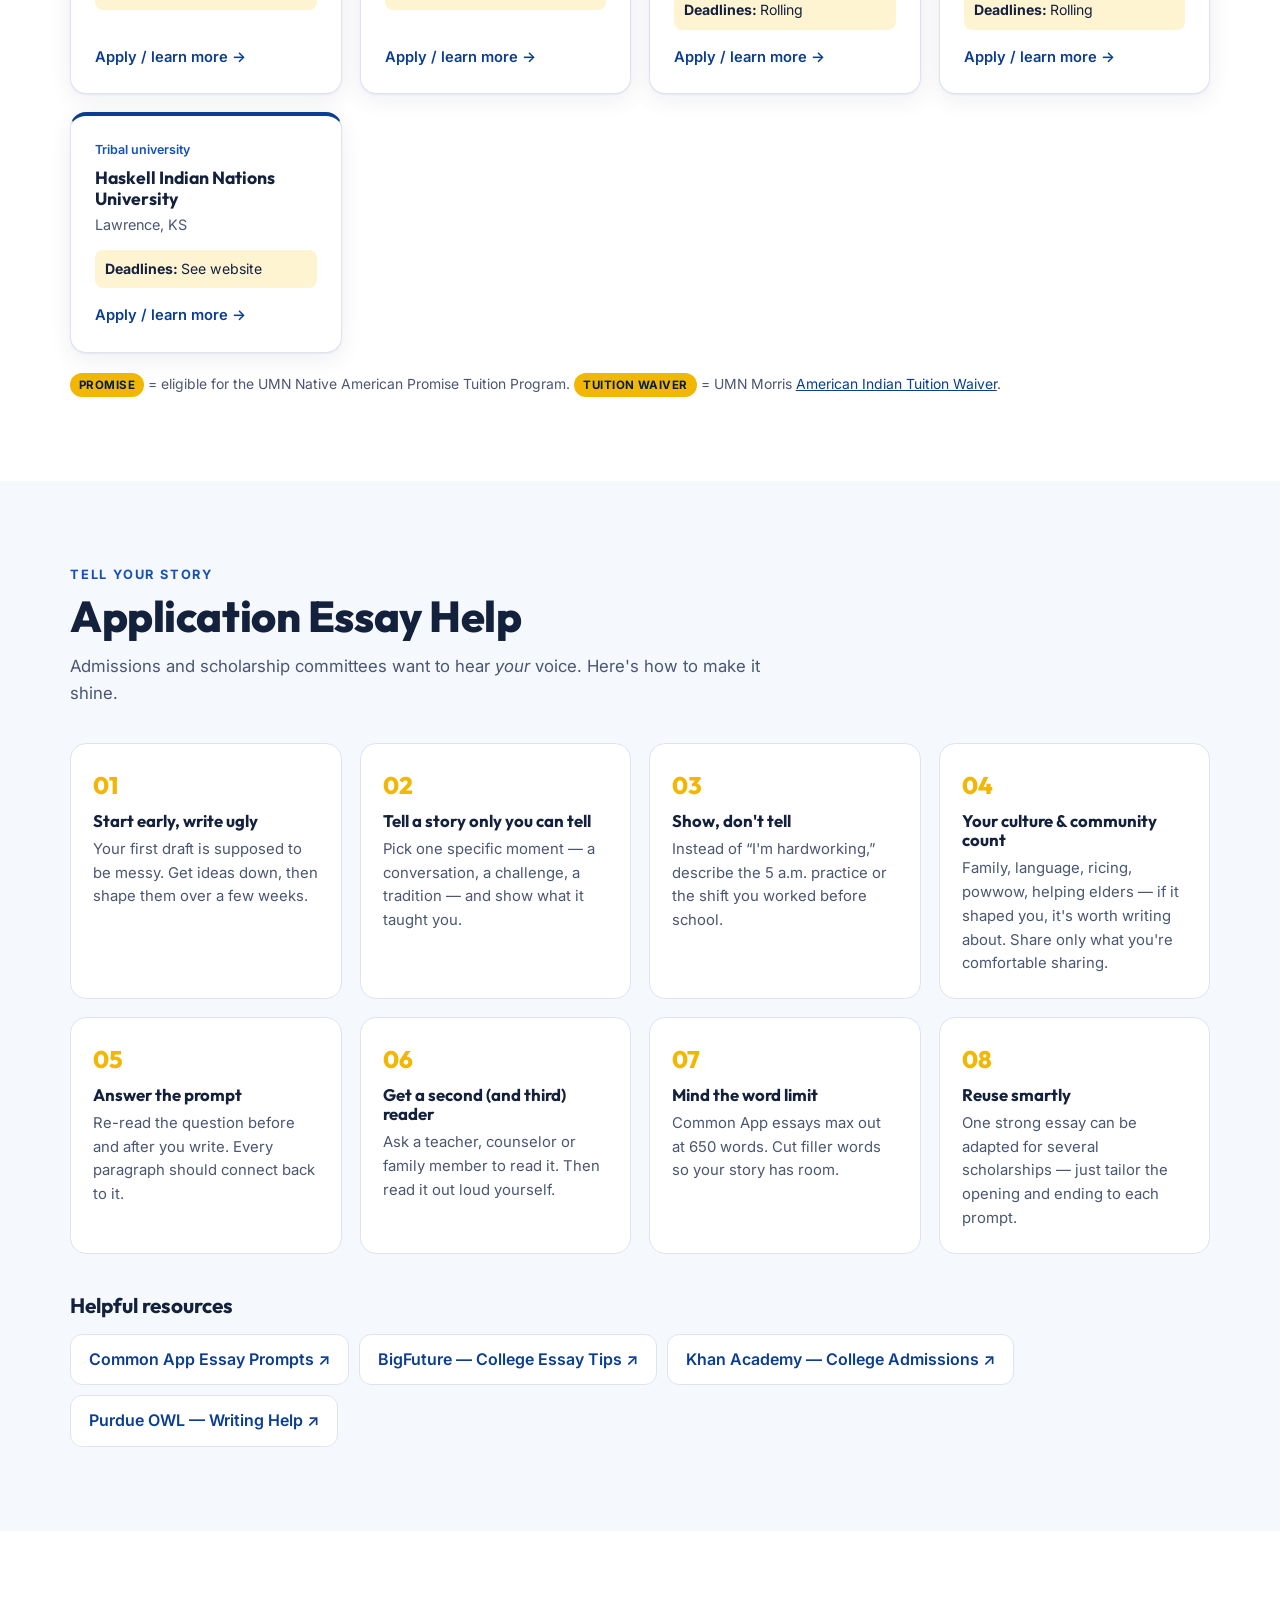
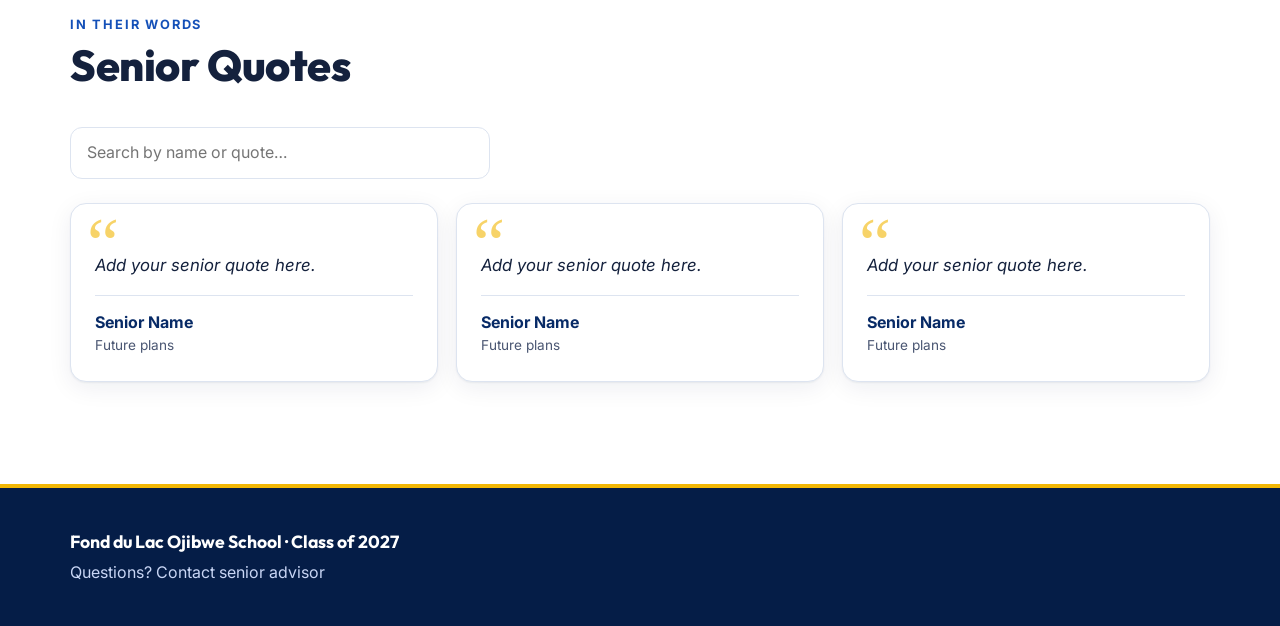
==== commit 7f19451d: "Simplify footer text Co-Authored-By: Claude Opus 5.5 <noreply@anthropic.com> Claude-Session: https:/" ====
--- a/index.html
+++ b/index.html
@@ -235,7 +235,6 @@
         <p class="footer-brand"><span data-school-name>Fond du Lac Ojibwe School</span> · Class of <span data-class-year>2027</span></p>
         <p data-contact-note></p>
       </div>
-      <p class="footer-small">Information is provided as a guide. Always confirm dates and requirements with the official source.</p>
     </div>
   </footer>
 
--- a/css/styles.css
+++ b/css/styles.css
@@ -399,7 +399,6 @@
 .site-footer { background: var(--blue-900); color: #c9d6f5; padding: 40px 0; border-top: 4px solid var(--gold-500); }
 .footer-inner { display: flex; flex-wrap: wrap; justify-content: space-between; gap: 16px; }
 .footer-brand { font-family: var(--font-display); font-weight: 700; color: #fff; font-size: 1.1rem; margin-bottom: 4px; }
-.footer-small { font-size: 0.82rem; max-width: 380px; color: #94a7d4; }
 
 @media (prefers-reduced-motion: reduce) {
   html { scroll-behavior: auto; }
